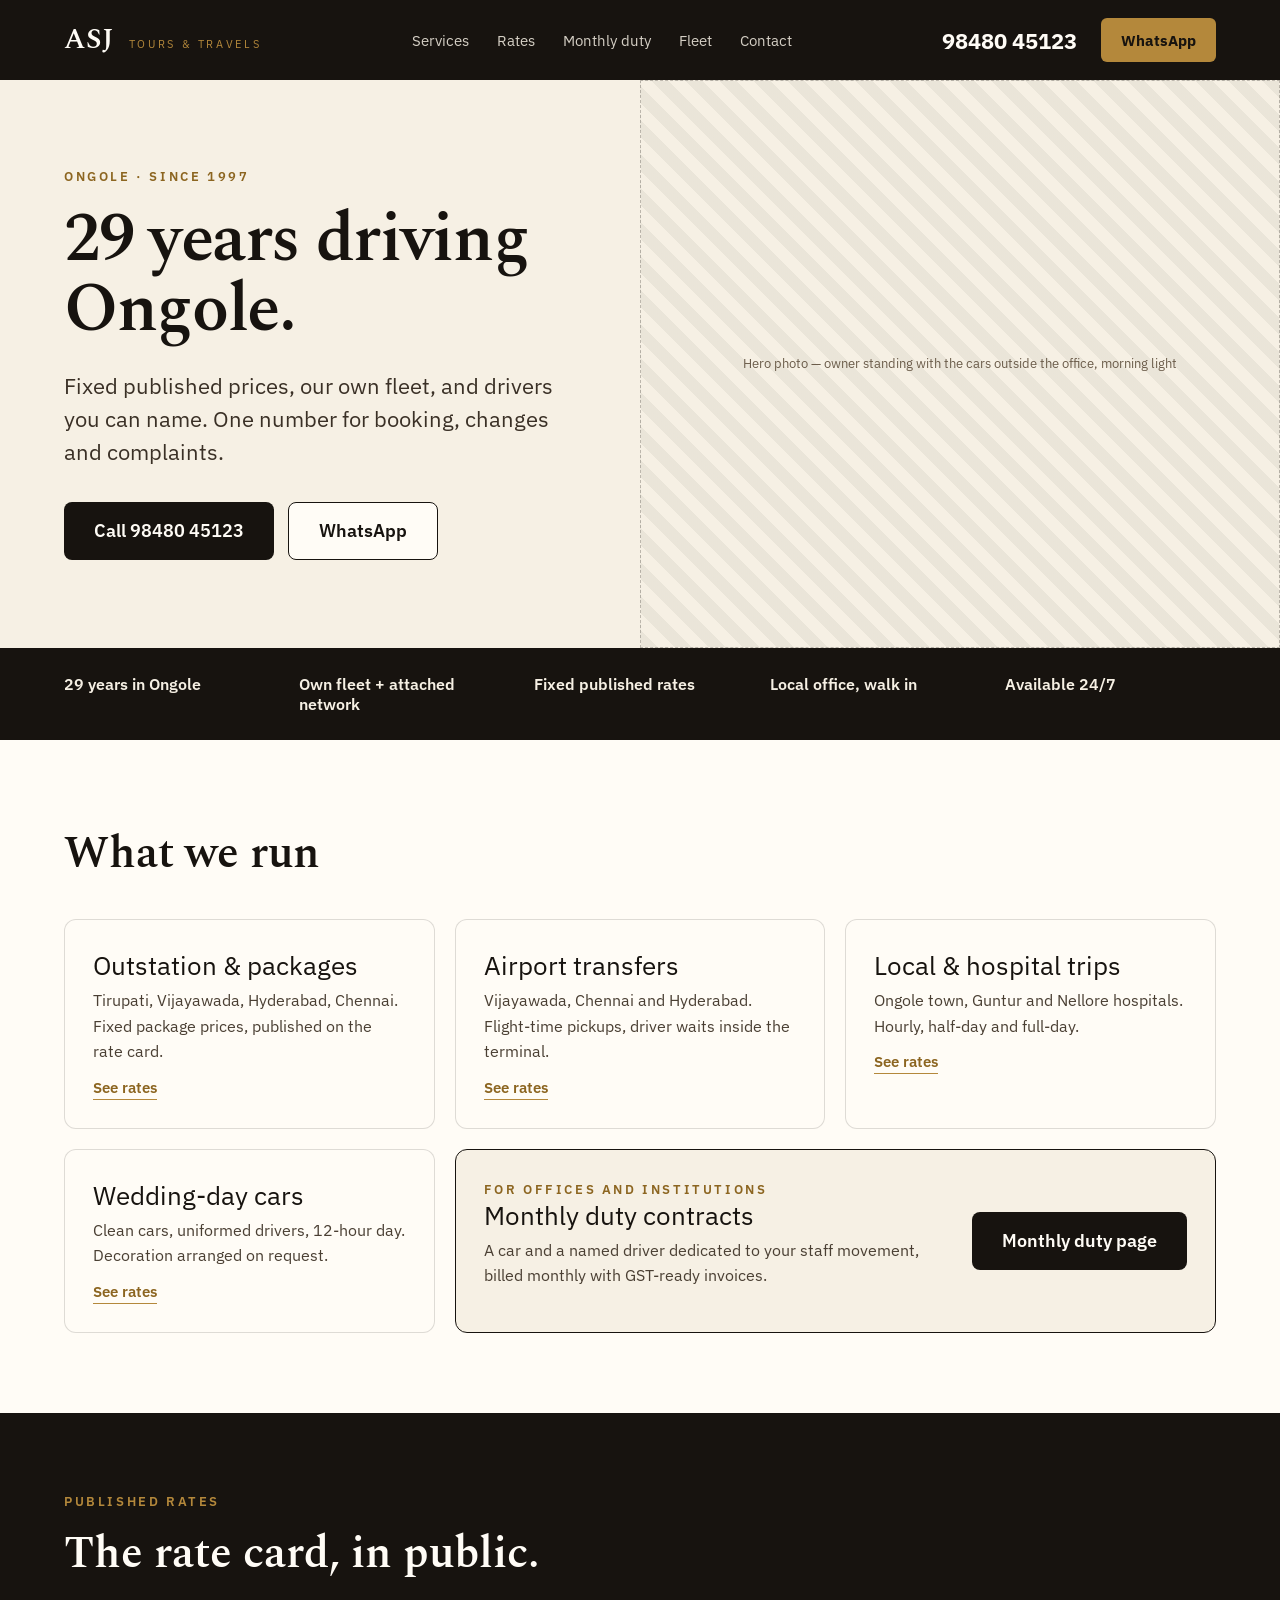
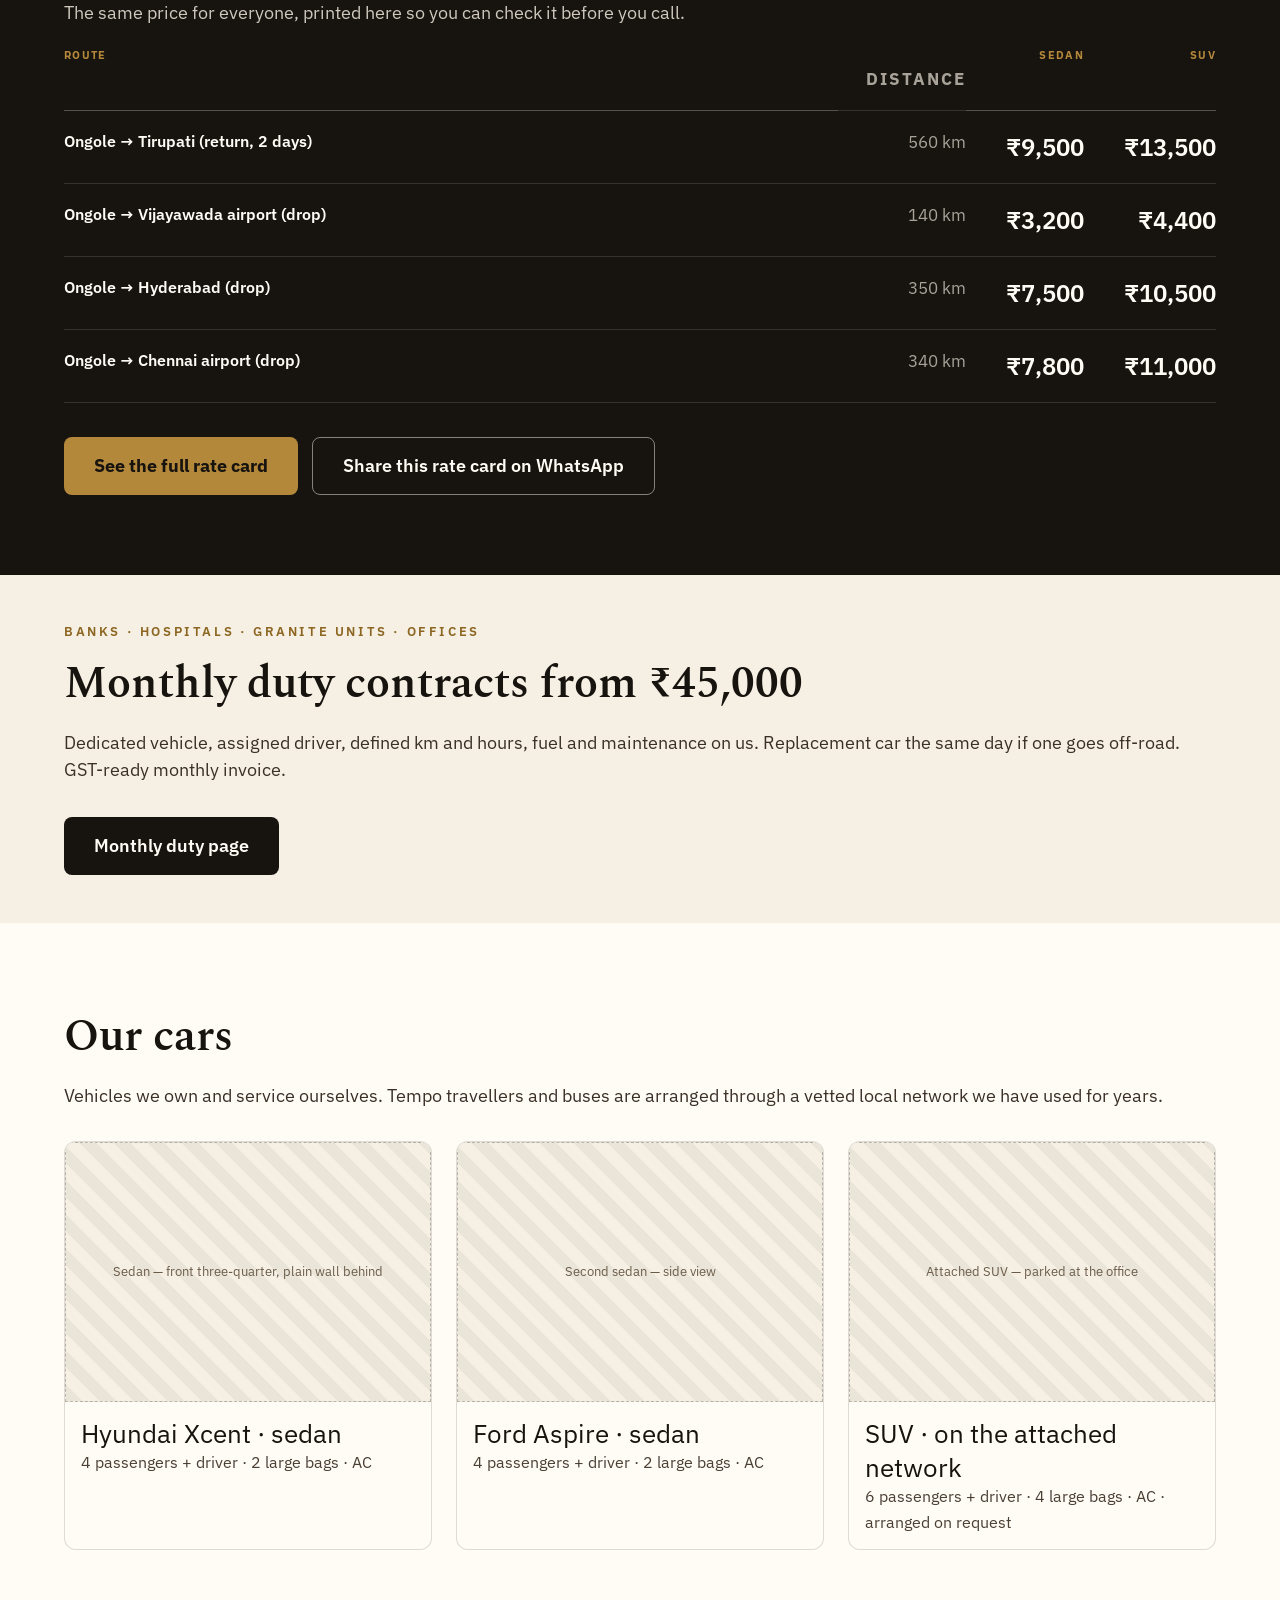
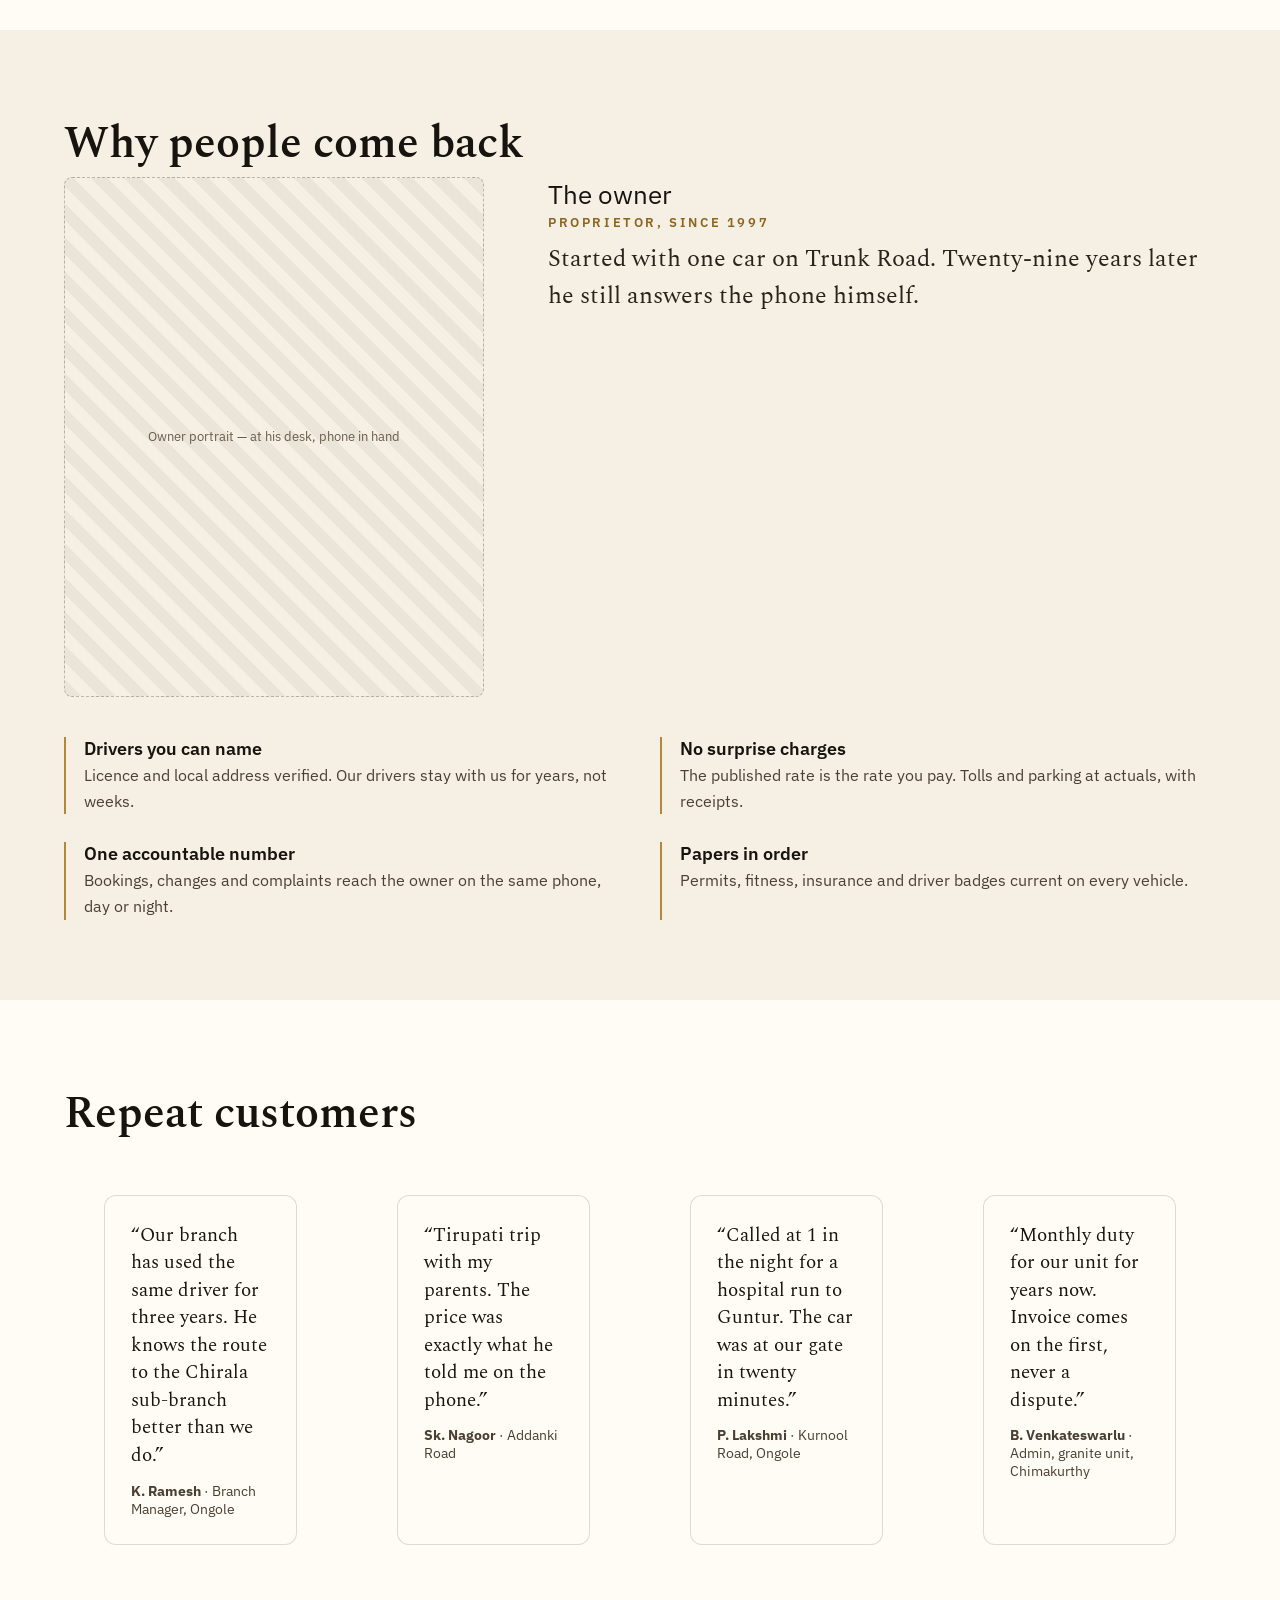
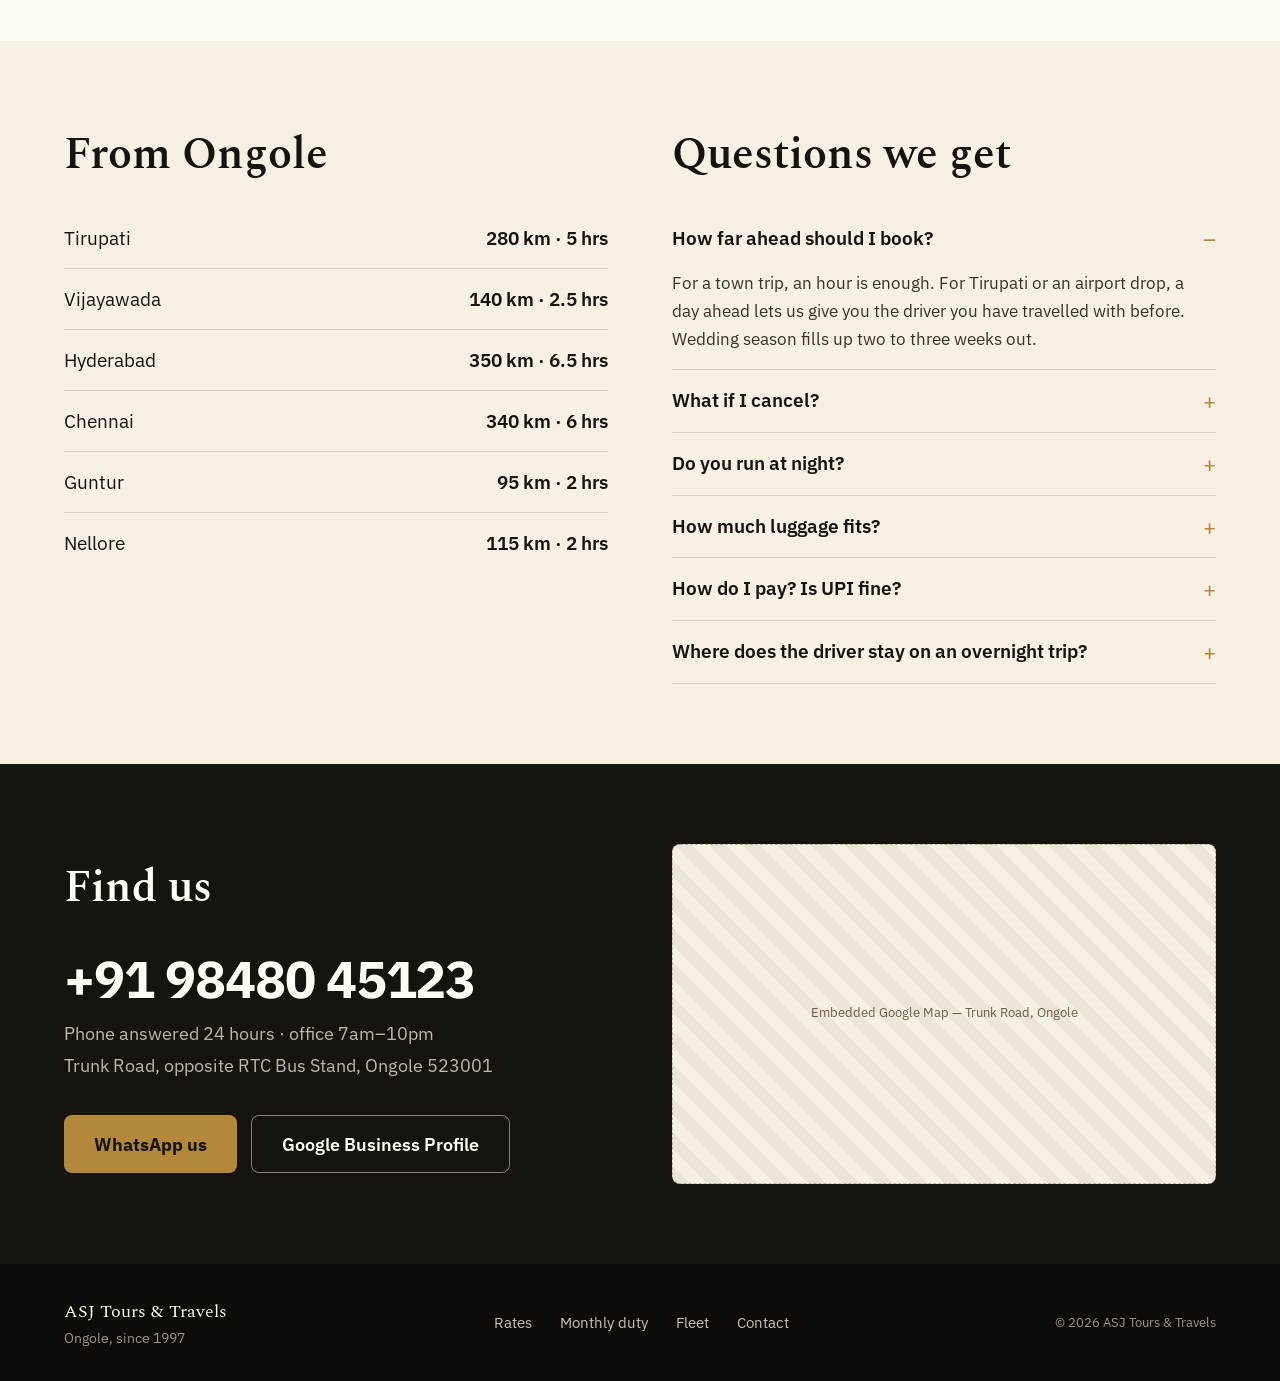
==== index.html @ 63612388 "feat: ASJ Tours & Travels static site Three-page static site: home, published rate card, monthly dut" ====
<!DOCTYPE html>
<html lang="en">
<head>
<meta charset="utf-8">
<meta name="viewport" content="width=device-width, initial-scale=1">
<title>ASJ Tours &amp; Travels — cars and drivers in Ongole since 1997</title>
<meta name="description" content="Ongole car travels: published rates, own fleet, monthly duty contracts for offices. Call +91 98480 45123.">
<meta name="color-scheme" content="light">
<!-- TODO(owner): add og:image once a real photo exists (1200x630, under 300 KB). -->
<meta property="og:type" content="website">
<meta property="og:title" content="ASJ Tours &amp; Travels — cars and drivers in Ongole since 1997">
<meta property="og:description" content="29 years in Ongole. Published rates, own fleet, drivers you can name. Monthly duty contracts for offices. Call 98480 45123.">
<link rel="preconnect" href="https://fonts.googleapis.com">
<link rel="preconnect" href="https://fonts.gstatic.com" crossorigin>
<!-- Telugu family dropped with the language toggle; add it back with the Telugu copy. -->
<link href="https://fonts.googleapis.com/css2?family=Spectral:wght@400;600;700&family=IBM+Plex+Sans:wght@400;600;700&display=swap" rel="stylesheet">
<link rel="stylesheet" href="assets/css/site.css">
<script src="assets/js/site.js" defer></script>
</head>
<body>

<header class="site-header">
  <a class="brand" href="index.html">
    <span class="brand-name">ASJ</span>
    <span class="brand-sub">Tours &amp; Travels</span>
  </a>
  <nav class="site-nav">
    <a href="#services">Services</a>
    <a href="rates.html">Rates</a>
    <a href="corporate.html">Monthly duty</a>
    <a href="#fleet">Fleet</a>
    <a href="#contact">Contact</a>
  </nav>
  <div class="header-right">
    <!-- TODO: Telugu toggle removed until real Telugu copy exists for every section
         and a native speaker has reviewed it (D6). Half-translated is worse than English. -->
    <a class="header-phone nums" href="tel:+919848045123">98480 45123</a>
    <a class="header-wa" href="https://wa.me/919848045123?text=Hello%20ASJ">WhatsApp</a>
  </div>
</header>

<main>

  <section class="hero">
    <div class="img-slot img-hero">Hero photo — owner standing with the cars outside the office, morning light</div>
    <div class="hero-copy">
      <div class="kicker">Ongole · since 1997</div>
      <h1 class="hero-head">29 years driving Ongole.</h1>
      <p class="lede">Fixed published prices, our own fleet, and drivers you can name. One number for booking, changes and complaints.</p>
      <div class="btn-row">
        <a class="btn btn-ink" href="tel:+919848045123">Call 98480 45123</a>
        <a class="btn btn-outline" href="https://wa.me/919848045123?text=Hello%20ASJ%20Tours%20%26%20Travels%2C%20I%20need%20a%20car">WhatsApp</a>
      </div>
    </div>
  </section>

  <section class="trust">
    <span>29 years in Ongole</span><span class="dot">·</span>
    <span>Own fleet + attached network</span><span class="dot">·</span>
    <span>Fixed published rates</span><span class="dot">·</span>
    <span>Local office, walk in</span><span class="dot">·</span>
    <span>Available 24/7</span>
  </section>

  <section class="wrap" id="services">
    <h2 class="h-section">What we run</h2>
    <div class="card-list">
      <div class="card">
        <div class="h-card">Outstation &amp; packages</div>
        <p class="body-text">Tirupati, Vijayawada, Hyderabad, Chennai. Fixed package prices, published on the rate card.</p>
        <a class="link-more" href="rates.html">See rates</a>
      </div>
      <div class="card">
        <div class="h-card">Airport transfers</div>
        <p class="body-text">Vijayawada, Chennai and Hyderabad. Flight-time pickups, driver waits inside the terminal.</p>
        <a class="link-more" href="rates.html">See rates</a>
      </div>
      <div class="card">
        <div class="h-card">Local &amp; hospital trips</div>
        <p class="body-text">Ongole town, Guntur and Nellore hospitals. Hourly, half-day and full-day.</p>
        <a class="link-more" href="rates.html">See rates</a>
      </div>
      <div class="card">
        <div class="h-card">Wedding-day cars</div>
        <p class="body-text">Clean cars, uniformed drivers, 12-hour day. Decoration arranged on request.</p>
        <a class="link-more" href="rates.html">See rates</a>
      </div>
      <div class="card card-emphasis">
        <div>
          <div class="kicker">For offices and institutions</div>
          <div class="h-card">Monthly duty contracts</div>
          <p class="body-text">A car and a named driver dedicated to your staff movement, billed monthly with GST-ready invoices.</p>
        </div>
        <a class="btn btn-ink" href="corporate.html">Monthly duty page</a>
      </div>
    </div>
  </section>

  <section class="wrap on-ink" id="rates">
    <div class="kicker">Published rates</div>
    <h2 class="h-section" style="margin-top:10px">The rate card, in public.</h2>
    <p class="lede" style="color:rgba(246,240,228,.82)">The same price for everyone, printed here so you can check it before you call.</p>
    <!-- First four routes only. The full card lives on rates.html — keep the two in step. -->
    <div class="rate-grid" style="margin-top:22px">
      <div class="rate-head">Route</div>
      <div class="rate-head num col-km">Distance</div>
      <div class="rate-head num">Sedan</div>
      <div class="rate-head num">SUV</div>

      <div class="rate-route"><div class="rate-route-name">Ongole → Tirupati (return, 2 days)</div><div class="rate-route-km">560 km</div></div>
      <div class="col-km">560 km</div>
      <div class="rate-price">₹9,500</div>
      <div class="rate-price">₹13,500</div>

      <div class="rate-route"><div class="rate-route-name">Ongole → Vijayawada airport (drop)</div><div class="rate-route-km">140 km</div></div>
      <div class="col-km">140 km</div>
      <div class="rate-price">₹3,200</div>
      <div class="rate-price">₹4,400</div>

      <div class="rate-route"><div class="rate-route-name">Ongole → Hyderabad (drop)</div><div class="rate-route-km">350 km</div></div>
      <div class="col-km">350 km</div>
      <div class="rate-price">₹7,500</div>
      <div class="rate-price">₹10,500</div>

      <div class="rate-route"><div class="rate-route-name">Ongole → Chennai airport (drop)</div><div class="rate-route-km">340 km</div></div>
      <div class="col-km">340 km</div>
      <div class="rate-price">₹7,800</div>
      <div class="rate-price">₹11,000</div>
    </div>
    <div class="btn-row">
      <a class="btn btn-brass" href="rates.html">See the full rate card</a>
      <a class="btn btn-outline" href="#" data-share>Share this rate card on WhatsApp</a>
    </div>
  </section>

  <section class="wrap-tight on-cream">
    <div class="kicker">Banks · hospitals · granite units · offices</div>
    <h2 class="h-section" style="margin-top:10px">Monthly duty contracts from ₹45,000</h2>
    <p class="lede">Dedicated vehicle, assigned driver, defined km and hours, fuel and maintenance on us. Replacement car the same day if one goes off-road. GST-ready monthly invoice.</p>
    <div class="btn-row"><a class="btn btn-ink" href="corporate.html">Monthly duty page</a></div>
  </section>

  <section class="wrap" id="fleet">
    <h2 class="h-section">Our cars</h2>
    <p class="lede">Vehicles we own and service ourselves. Tempo travellers and buses are arranged through a vetted local network we have used for years.</p>
    <div class="card-list fleet-list">
      <div class="card" style="padding:0; overflow:hidden">
        <div class="img-slot img-fleet">Sedan — front three-quarter, plain wall behind</div>
        <div style="padding:14px 16px">
          <div class="h-card">Hyundai Xcent · sedan</div>
          <div class="body-text">4 passengers + driver · 2 large bags · AC</div>
        </div>
      </div>
      <div class="card" style="padding:0; overflow:hidden">
        <div class="img-slot img-fleet">Second sedan — side view</div>
        <div style="padding:14px 16px">
          <div class="h-card">Ford Aspire · sedan</div>
          <div class="body-text">4 passengers + driver · 2 large bags · AC</div>
        </div>
      </div>
      <div class="card" style="padding:0; overflow:hidden">
        <div class="img-slot img-fleet">Attached SUV — parked at the office</div>
        <div style="padding:14px 16px">
          <div class="h-card">SUV · on the attached network</div>
          <div class="body-text">6 passengers + driver · 4 large bags · AC · arranged on request</div>
        </div>
      </div>
    </div>
  </section>

  <section class="wrap on-cream" id="why">
    <h2 class="h-section">Why people come back</h2>
    <div class="owner">
      <div class="img-slot rounded">Owner portrait — at his desk, phone in hand</div>
      <div>
        <div class="h-card">The owner</div>
        <div class="kicker" style="margin-top:3px">Proprietor, since 1997</div>
        <p class="owner-body body-text" style="margin-top:10px">Started with one car on Trunk Road. Twenty-nine years later he still answers the phone himself.</p>
      </div>
    </div>
    <div class="reasons">
      <div class="reason">
        <div class="reason-title">Drivers you can name</div>
        <div class="reason-text">Licence and local address verified. Our drivers stay with us for years, not weeks.</div>
      </div>
      <div class="reason">
        <div class="reason-title">No surprise charges</div>
        <div class="reason-text">The published rate is the rate you pay. Tolls and parking at actuals, with receipts.</div>
      </div>
      <div class="reason">
        <div class="reason-title">One accountable number</div>
        <div class="reason-text">Bookings, changes and complaints reach the owner on the same phone, day or night.</div>
      </div>
      <div class="reason">
        <div class="reason-title">Papers in order</div>
        <div class="reason-text">Permits, fitness, insurance and driver badges current on every vehicle.</div>
      </div>
    </div>
  </section>

  <!-- TODO(owner): replace with real, attributable customers before launch. See CONTENT.md. -->
  <section class="wrap" id="testimonials">
    <h2 class="h-section" style="margin-bottom:18px">Repeat customers</h2>
    <div class="card-list quote-list">
      <blockquote class="quote">
        <p>“Our branch has used the same driver for three years. He knows the route to the Chirala sub-branch better than we do.”</p>
        <cite><strong>K. Ramesh</strong> · Branch Manager, Ongole</cite>
      </blockquote>
      <blockquote class="quote">
        <p>“Tirupati trip with my parents. The price was exactly what he told me on the phone.”</p>
        <cite><strong>Sk. Nagoor</strong> · Addanki Road</cite>
      </blockquote>
      <blockquote class="quote">
        <p>“Called at 1 in the night for a hospital run to Guntur. The car was at our gate in twenty minutes.”</p>
        <cite><strong>P. Lakshmi</strong> · Kurnool Road, Ongole</cite>
      </blockquote>
      <blockquote class="quote">
        <p>“Monthly duty for our unit for years now. Invoice comes on the first, never a dispute.”</p>
        <cite><strong>B. Venkateswarlu</strong> · Admin, granite unit, Chimakurthy</cite>
      </blockquote>
    </div>
  </section>

  <section class="wrap on-cream two-col">
    <div>
      <h2 class="h-section">From Ongole</h2>
      <div class="nums" style="margin-top:20px">
        <div class="dist-row"><span>Tirupati</span><b>280 km · 5 hrs</b></div>
        <div class="dist-row"><span>Vijayawada</span><b>140 km · 2.5 hrs</b></div>
        <div class="dist-row"><span>Hyderabad</span><b>350 km · 6.5 hrs</b></div>
        <div class="dist-row"><span>Chennai</span><b>340 km · 6 hrs</b></div>
        <div class="dist-row"><span>Guntur</span><b>95 km · 2 hrs</b></div>
        <div class="dist-row"><span>Nellore</span><b>115 km · 2 hrs</b></div>
      </div>
    </div>
    <div>
      <h2 class="h-section">Questions we get</h2>
      <!-- TODO(owner): these are policies, not copy. Only keep what you will honour on the phone. See CONTENT.md C12. -->
      <div id="faqs" style="margin-top:20px">
        <div class="faq-item">
          <button class="faq-q" type="button" aria-expanded="true"><span>How far ahead should I book?</span><span class="faq-sign">–</span></button>
          <p class="faq-a">For a town trip, an hour is enough. For Tirupati or an airport drop, a day ahead lets us give you the driver you have travelled with before. Wedding season fills up two to three weeks out.</p>
        </div>
        <div class="faq-item">
          <button class="faq-q" type="button" aria-expanded="false"><span>What if I cancel?</span><span class="faq-sign">+</span></button>
          <p class="faq-a" hidden>Cancel more than six hours before pickup and there is no charge. Inside six hours we ask for ₹500 towards the driver's day. If the car has already started, the running km is charged.</p>
        </div>
        <div class="faq-item">
          <button class="faq-q" type="button" aria-expanded="false"><span>Do you run at night?</span><span class="faq-sign">+</span></button>
          <p class="faq-a" hidden>Yes, the phone is answered 24 hours. Night trips go with a second driver on request for anything beyond 300 km, and there is a ₹200 night-halt charge.</p>
        </div>
        <div class="faq-item">
          <button class="faq-q" type="button" aria-expanded="false"><span>How much luggage fits?</span><span class="faq-sign">+</span></button>
          <p class="faq-a" hidden>A sedan takes two large suitcases and two small bags. The attached SUV takes four large. Tell us the count when booking and we will send the right car instead of squeezing.</p>
        </div>
        <div class="faq-item">
          <button class="faq-q" type="button" aria-expanded="false"><span>How do I pay? Is UPI fine?</span><span class="faq-sign">+</span></button>
          <p class="faq-a" hidden>UPI, cash or bank transfer, on completion. Monthly duty clients are invoiced by the 3rd with duty slips attached, on 15 or 30 day credit.</p>
        </div>
        <div class="faq-item">
          <button class="faq-q" type="button" aria-expanded="false"><span>Where does the driver stay on an overnight trip?</span><span class="faq-sign">+</span></button>
          <p class="faq-a" hidden>We arrange his stay and food ourselves — it is inside the bata. You are never asked to book a room for the driver.</p>
        </div>
      </div>
    </div>
  </section>

  <section class="wrap on-ink contact" id="contact">
    <div>
      <h2 class="h-section">Find us</h2>
      <a class="big-phone" href="tel:+919848045123">+91 98480 45123</a>
      <div class="contact-lines">
        Phone answered 24 hours · office 7am–10pm<br>
        Trunk Road, opposite RTC Bus Stand, Ongole 523001
      </div>
      <div class="btn-row">
        <a class="btn btn-brass" href="https://wa.me/919848045123?text=Hello%20ASJ%20Tours%20%26%20Travels">WhatsApp us</a>
        <a class="btn btn-outline" href="https://maps.google.com">Google Business Profile</a>
      </div>
    </div>
    <div class="img-slot img-map rounded">Embedded Google Map — Trunk Road, Ongole</div>
  </section>

</main>

<footer class="site-footer">
  <div>
    <span class="footer-brand">ASJ Tours &amp; Travels</span>
    <div style="font-size:14px; margin-top:4px">Ongole, since 1997</div>
  </div>
  <nav class="footer-links">
    <a href="rates.html">Rates</a>
    <a href="corporate.html">Monthly duty</a>
    <a href="#fleet">Fleet</a>
    <a href="#contact">Contact</a>
  </nav>
  <div style="font-size:13px">© 2026 ASJ Tours &amp; Travels</div>
</footer>

<div class="sticky-bar">
  <a class="sticky-call" href="tel:+919848045123">Call</a>
  <a class="sticky-wa" href="https://wa.me/919848045123?text=Hello%20ASJ">WhatsApp</a>
</div>

</body>
</html>
---- assets/css/site.css ----
/* ASJ Tours & Travels — implements the Claude Design artboards 1a–1e.
   Mobile-first. Desktop layout kicks in at 1000px. */

:root {
  color-scheme: light;
  --ink: #17130F;
  --ink-2: #2A231C;
  --ink-deep: #0E0B09;
  --brass: #B4883B;
  --brass-ink: #8C6520;
  --cream: #E4DED1;
  --cream-2: #F6F0E4;
  --paper: #FFFCF6;
  --body: #3A3026;
  --muted: #4A3F33;
  --faint: #6B5C4A;
  --line: rgba(23, 19, 15, .14);
  --line-light: rgba(246, 240, 228, .28);
  --serif: 'Spectral', Georgia, serif;
  --sans: 'IBM Plex Sans', system-ui, sans-serif;
  --telugu: 'Noto Sans Telugu', 'IBM Plex Sans', sans-serif;
  --pad: 20px;
}

* { box-sizing: border-box; }

html { scroll-behavior: smooth; }

body {
  margin: 0;
  background: var(--paper);
  font-family: var(--sans);
  color: var(--ink);
  font-size: 16px;
  -webkit-font-smoothing: antialiased;
}

/* Telugu strings run ~1.3x longer — swap the face, never fix a height. */
/* Dormant: the Telugu toggle was removed (D11) and the Telugu font is no longer loaded.
   These rules stay so the toggle can come back with the copy. */
html[lang="te"] body { font-family: var(--telugu); }
html[lang="te"] h1, html[lang="te"] h2, html[lang="te"] h3 { font-family: var(--telugu); }

a { color: var(--brass-ink); text-decoration: none; }
a:hover { color: var(--brass); }
a:focus-visible, button:focus-visible, input:focus-visible, textarea:focus-visible {
  outline: 3px solid var(--brass);
  outline-offset: 2px;
}

h1, h2, h3 { font-family: var(--serif); font-weight: 600; margin: 0; text-wrap: pretty; }
p { margin: 0; }
img { max-width: 100%; display: block; }

.wrap { padding: 32px var(--pad); }
.wrap-tight { padding: 26px var(--pad); }
.on-cream { background: var(--cream-2); }
.on-ink { background: var(--ink); color: var(--paper); }
.on-ink h2, .on-ink h3 { color: var(--paper); }
.nums { font-variant-numeric: tabular-nums; }

.kicker {
  font-size: 12px;
  letter-spacing: .16em;
  text-transform: uppercase;
  color: var(--brass-ink);
  font-weight: 600;
}
.on-ink .kicker { color: var(--brass); }

.h-section { font-size: 26px; }
.h-card { font-size: 20px; }
.lede { font-size: 17px; line-height: 1.5; color: var(--body); margin-top: 12px; }
.body-text { font-size: 15px; line-height: 1.55; color: var(--muted); }

/* ---------- buttons ---------- */
.btn {
  display: flex;
  align-items: center;
  justify-content: center;
  min-height: 54px;
  padding: 0 24px;
  border-radius: 8px;
  font-size: 17px;
  font-weight: 600;
  border: 0;
  cursor: pointer;
  text-align: center;
  line-height: 1.3;
}
.btn-ink { background: var(--ink); color: var(--paper); }
.btn-ink:hover { background: var(--ink-2); color: var(--paper); }
.btn-brass { background: var(--brass); color: var(--ink); font-weight: 700; }
.btn-brass:hover { color: var(--ink); filter: brightness(1.06); }
.btn-outline { background: var(--paper); color: var(--ink); border: 1.5px solid var(--ink); }
.btn-outline:hover { color: var(--ink); }
.on-ink .btn-outline { background: transparent; color: var(--paper); border-color: rgba(246, 240, 228, .5); }
.btn-row { display: flex; flex-direction: column; gap: 10px; margin-top: 20px; }
.link-more {
  display: inline-block;
  font-size: 15px;
  font-weight: 600;
  border-bottom: 1px solid var(--brass);
  padding-bottom: 2px;
}

/* ---------- header ---------- */
.site-header {
  display: flex;
  align-items: center;
  justify-content: space-between;
  gap: 8px;
  padding: 12px 16px;
  background: var(--ink);
}
.brand { display: flex; flex-direction: column; }
.brand-name {
  font-family: var(--serif);
  font-size: 21px;
  font-weight: 600;
  color: var(--paper);
  letter-spacing: .02em;
  line-height: 1;
}
.brand-sub {
  font-size: 9px;
  letter-spacing: .22em;
  color: var(--brass);
  text-transform: uppercase;
}
.header-right { display: flex; align-items: center; gap: 8px; }
.site-nav { display: none; }
.header-phone {
  display: flex;
  align-items: center;
  min-height: 44px;
  padding: 0 12px;
  background: var(--brass);
  color: var(--ink);
  font-weight: 700;
  font-size: 14px;
  border-radius: 6px;
}
.header-phone:hover { color: var(--ink); }

.lang {
  display: flex;
  border: 1px solid var(--line-light);
  border-radius: 6px;
  overflow: hidden;
}
.lang button {
  min-height: 40px;
  padding: 0 10px;
  border: 0;
  cursor: pointer;
  font-size: 12px;
  font-weight: 600;
  background: transparent;
  color: var(--cream-2);
}
.lang button[data-lang="te"] { font-family: var(--telugu); }
.lang button[aria-pressed="true"] { background: var(--brass); color: var(--ink); }

/* ---------- image slots (replace with real photos, see CONTENT.md) ---------- */
.img-slot {
  display: flex;
  align-items: center;
  justify-content: center;
  padding: 16px;
  text-align: center;
  font-size: 13px;
  line-height: 1.45;
  color: var(--faint);
  background:
    repeating-linear-gradient(45deg, rgba(23, 19, 15, .05) 0 12px, transparent 12px 24px),
    var(--cream-2);
  border: 1px dashed rgba(23, 19, 15, .25);
}
.img-slot.rounded { border-radius: 8px; }
.img-hero { height: 300px; }
.img-fleet { height: 190px; }
.img-map { height: 180px; }

/* ---------- hero ---------- */
.hero-copy { padding: 22px var(--pad) 24px; background: var(--cream-2); }
.hero-head { font-size: 36px; line-height: 1.1; margin-top: 10px; letter-spacing: -.015em; }

/* ---------- trust strip ---------- */
.trust {
  background: var(--ink);
  color: var(--cream-2);
  padding: 16px var(--pad);
  display: flex;
  flex-wrap: wrap;
  gap: 8px 16px;
  font-size: 13px;
  font-weight: 600;
}
.trust .dot { color: var(--brass); }

/* ---------- cards ---------- */
.card-list { display: flex; flex-direction: column; gap: 12px; margin-top: 18px; }
.card {
  border: 1px solid var(--line);
  border-radius: 10px;
  padding: 18px;
  background: var(--paper);
}
.card-emphasis { border: 1.5px solid var(--ink); background: var(--cream-2); }
.card p { margin: 6px 0 12px; }

/* ---------- rate table ---------- */
.rate-grid {
  display: grid;
  grid-template-columns: 1fr auto auto;
  font-variant-numeric: tabular-nums;
}
.rate-grid .col-km { display: none; }
.rate-head {
  font-size: 11px;
  letter-spacing: .12em;
  text-transform: uppercase;
  color: var(--brass);
  font-weight: 700;
  padding-bottom: 8px;
  border-bottom: 1px solid rgba(246, 240, 228, .28);
}
.rate-head.num { text-align: right; padding-left: 14px; }
.rate-route { padding: 14px 0; border-bottom: 1px solid rgba(246, 240, 228, .14); }
.rate-route-name { font-size: 16px; font-weight: 600; line-height: 1.3; }
.rate-route-km { font-size: 13px; color: rgba(246, 240, 228, .6); margin-top: 3px; }
.rate-price {
  padding: 14px 0 14px 14px;
  text-align: right;
  font-size: 19px;
  font-weight: 600;
  border-bottom: 1px solid rgba(246, 240, 228, .14);
  white-space: nowrap;
}
/* light variant, used on rates.html */
.rate-light .rate-head { color: var(--brass-ink); border-bottom: 1.5px solid var(--ink); }
.rate-light .rate-route,
.rate-light .rate-price { border-bottom: 1px solid rgba(23, 19, 15, .12); }
.rate-light .rate-route-km { color: var(--faint); }

.charges {
  margin-top: 12px;
  border: 1px solid var(--line);
  border-radius: 10px;
  overflow: hidden;
}
.charge-row {
  display: flex;
  justify-content: space-between;
  gap: 14px;
  padding: 14px 16px;
  border-bottom: 1px solid rgba(23, 19, 15, .1);
  background: var(--paper);
}
.charge-row:last-child { border-bottom: 0; }
.charge-row .label { font-size: 15px; color: var(--body); line-height: 1.4; }
.charge-row .value { font-size: 16px; font-weight: 600; white-space: nowrap; font-variant-numeric: tabular-nums; }

.note {
  margin-top: 16px;
  padding: 16px;
  background: var(--cream-2);
  border-left: 3px solid var(--brass);
}
.note div { font-size: 15px; line-height: 1.6; color: var(--body); }
.note div + div { margin-top: 8px; }
.on-ink .note { background: rgba(246, 240, 228, .06); }
.on-ink .note div { color: rgba(246, 240, 228, .9); }

/* ---------- why / reliability ---------- */
.owner { display: flex; gap: 14px; align-items: flex-start; margin-top: 18px; }
.owner .img-slot { width: 104px; height: 128px; flex: none; }
.reasons { display: flex; flex-direction: column; gap: 14px; margin-top: 22px; }
.reason { padding-left: 14px; border-left: 2px solid var(--brass); }
.reason-title { font-size: 16px; font-weight: 600; }
.reason-text { font-size: 15px; color: var(--muted); line-height: 1.5; margin-top: 3px; }

/* ---------- testimonials ---------- */
.quote {
  background: var(--paper);
  border: 1px solid var(--line);
  border-radius: 10px;
  padding: 18px;
}
.quote p { font-family: var(--serif); font-size: 18px; line-height: 1.45; color: var(--ink); }
html[lang="te"] .quote p { font-family: var(--telugu); }
.quote cite { display: block; font-size: 14px; color: var(--muted); margin-top: 12px; font-style: normal; }

/* ---------- coverage ---------- */
.dist-row {
  display: flex;
  justify-content: space-between;
  gap: 16px;
  padding: 13px 0;
  border-bottom: 1px solid var(--line);
  font-size: 16px;
}
.dist-row:last-child { border-bottom: 0; }
.dist-row b { font-weight: 600; }

/* ---------- FAQ ---------- */
.faq-item { border-bottom: 1px solid var(--line); }
.faq-q {
  width: 100%;
  min-height: 56px;
  display: flex;
  align-items: center;
  justify-content: space-between;
  gap: 14px;
  background: none;
  border: 0;
  padding: 14px 0;
  text-align: left;
  cursor: pointer;
  color: var(--ink);
  font-size: 16px;
  font-weight: 600;
  line-height: 1.35;
  font-family: inherit;
}
.faq-sign { font-size: 22px; color: var(--brass); font-weight: 400; flex: none; }
.faq-a {
  font-size: 15px;
  line-height: 1.6;
  color: var(--body);
  margin: 0 0 16px;
  padding-right: 20px;
}
.faq-a[hidden] { display: none; }

/* ---------- contact + footer ---------- */
.big-phone {
  display: block;
  font-size: 30px;
  font-weight: 700;
  color: var(--paper);
  font-variant-numeric: tabular-nums;
  letter-spacing: -.01em;
}
.big-phone:hover { color: var(--brass); }
.contact-lines { font-size: 15px; color: rgba(246, 240, 228, .75); margin-top: 6px; line-height: 1.6; }

.site-footer {
  padding: 24px var(--pad) 22px;
  background: var(--ink-deep);
  color: rgba(246, 240, 228, .6);
}
.site-footer a { color: rgba(246, 240, 228, .8); }
.footer-brand { font-family: var(--serif); font-size: 18px; color: var(--paper); }
.footer-links { display: flex; flex-wrap: wrap; gap: 6px 16px; margin-top: 14px; font-size: 14px; }

/* ---------- sticky bar ---------- */
.sticky-bar {
  position: sticky;
  bottom: 0;
  z-index: 20;
  display: grid;
  grid-template-columns: 1fr 1fr;
  gap: 1px;
  background: rgba(23, 19, 15, .2);
  border-top: 1px solid rgba(23, 19, 15, .2);
}
.sticky-bar a {
  display: flex;
  align-items: center;
  justify-content: center;
  min-height: 58px;
  font-size: 17px;
  font-weight: 600;
}
.sticky-call { background: var(--ink); color: var(--paper); }
.sticky-call:hover { color: var(--paper); }
.sticky-wa { background: var(--brass); color: var(--ink); font-weight: 700; }
.sticky-wa:hover { color: var(--ink); }

/* ---------- forms (corporate) ---------- */
.form-box {
  background: var(--cream-2);
  border: 1px solid rgba(23, 19, 15, .16);
  border-radius: 12px;
  padding: 24px;
}
.field { display: flex; flex-direction: column; gap: 7px; margin-bottom: 18px; }
.field span { font-size: 15px; font-weight: 600; }
.field input, .field textarea {
  min-height: 52px;
  padding: 14px 16px;
  font-size: 17px;
  font-family: inherit;
  line-height: 1.5;
  border: 1.5px solid rgba(23, 19, 15, .3);
  border-radius: 8px;
  background: var(--paper);
  color: var(--ink);
}
.field textarea { resize: vertical; }
.field input:focus, .field textarea:focus { border-color: var(--ink); }
.form-error { font-size: 15px; color: #8A2B14; font-weight: 600; margin-bottom: 14px; }
.form-error[hidden] { display: none; }
.form-note { font-size: 14px; color: var(--faint); line-height: 1.5; margin-top: 14px; }

/* ---------- corporate bands ---------- */
.band {
  border: 1px solid rgba(246, 240, 228, .25);
  border-radius: 12px;
  padding: 26px;
}
.band-featured { border: 1.5px solid var(--brass); background: rgba(180, 136, 59, .1); }
.band-hours { font-size: 18px; color: rgba(246, 240, 228, .8); margin-top: 14px; }
.band-price {
  font-size: 40px;
  font-weight: 700;
  margin-top: 16px;
  font-variant-numeric: tabular-nums;
  letter-spacing: -.02em;
}
.band-price span { font-size: 19px; font-weight: 600; color: rgba(246, 240, 228, .65); }
.band-note { font-size: 15px; color: rgba(246, 240, 228, .7); margin-top: 12px; line-height: 1.6; }
.extras {
  display: flex;
  flex-wrap: wrap;
  gap: 14px 40px;
  margin-top: 28px;
  padding-top: 24px;
  border-top: 1px solid rgba(246, 240, 228, .2);
  font-size: 16px;
  color: rgba(246, 240, 228, .85);
}

.tile-grid { display: grid; grid-template-columns: 1fr 1fr; gap: 12px; margin-top: 20px; }
.tile {
  border: 1px solid var(--line);
  border-radius: 10px;
  padding: 16px;
  font-size: 15px;
  font-weight: 600;
  line-height: 1.4;
}

.spec-row { padding: 18px 0; border-bottom: 1px solid var(--line); }
.spec-row:last-child { border-bottom: 0; }
.spec-row b { font-size: 17px; font-weight: 600; display: block; }
.spec-row span { font-size: 16px; line-height: 1.6; color: var(--muted); margin-top: 5px; display: block; }

/* ---------- capability summary (printable) ---------- */
.summary-sheet {
  margin-top: 24px;
  background: #fff;
  border: 1px solid rgba(23, 19, 15, .18);
  padding: 28px 24px;
  max-width: 1000px;
}
.summary-head {
  display: flex;
  flex-direction: column;
  gap: 12px;
  padding-bottom: 20px;
  border-bottom: 1.5px solid var(--ink);
}
.summary-grid { display: grid; gap: 24px; margin-top: 24px; }
.summary-grid p { font-size: 16px; line-height: 1.75; color: var(--ink-2); margin-top: 10px; }
.summary-foot {
  margin-top: 24px;
  padding-top: 20px;
  border-top: 1px solid rgba(23, 19, 15, .16);
  display: flex;
  flex-wrap: wrap;
  justify-content: space-between;
  gap: 16px;
  font-size: 15px;
}

/* ---------- desktop: artboard 1b / 1c ---------- */
@media (min-width: 1000px) {
  :root { --pad: 64px; }

  .wrap { padding: 80px var(--pad); }
  .wrap-tight { padding: 48px var(--pad); }
  .h-section { font-size: 44px; }
  .h-card { font-size: 26px; }
  .lede { font-size: 18px; }
  .body-text { font-size: 16px; line-height: 1.6; }
  .kicker { font-size: 13px; letter-spacing: .2em; }

  .site-header { padding: 18px var(--pad); }
  .brand { flex-direction: row; align-items: baseline; gap: 14px; }
  .brand-name { font-size: 28px; }
  .brand-sub { font-size: 11px; letter-spacing: .24em; }
  .site-nav { display: flex; align-items: center; gap: 28px; }
  .site-nav a { font-size: 15px; color: rgba(246, 240, 228, .85); }
  .site-nav a:hover { color: var(--brass); }
  .header-right { gap: 24px; }
  .header-phone {
    background: none;
    color: var(--paper);
    font-size: 22px;
    padding: 0;
    font-variant-numeric: tabular-nums;
  }
  .header-wa {
    display: flex;
    align-items: center;
    min-height: 44px;
    padding: 0 20px;
    background: var(--brass);
    color: var(--ink);
    font-weight: 700;
    font-size: 15px;
    border-radius: 6px;
  }
  .header-wa:hover { color: var(--ink); }

  .hero { display: grid; grid-template-columns: 1fr 1fr; background: var(--cream-2); }
  .hero-copy {
    padding: 88px var(--pad);
    display: flex;
    flex-direction: column;
    justify-content: center;
    order: -1;
  }
  .hero-head { font-size: 68px; line-height: 1.03; letter-spacing: -.02em; max-width: 15ch; margin-top: 20px; }
  .hero-copy .lede { font-size: 22px; max-width: 42ch; margin-top: 24px; }
  .hero .img-slot, .hero .img-hero { height: 100%; min-height: 520px; }
  .btn-row { flex-direction: row; flex-wrap: wrap; gap: 14px; margin-top: 34px; }
  .btn { min-height: 58px; padding: 0 30px; font-size: 18px; }

  .trust {
    padding: 26px var(--pad);
    display: grid;
    grid-template-columns: repeat(5, 1fr);
    gap: 24px;
    font-size: 16px;
  }
  .trust .dot { display: none; }

  .card-list { display: grid; grid-template-columns: repeat(3, 1fr); gap: 20px; margin-top: 32px; }
  .card { padding: 28px; border-radius: 12px; }
  .card-emphasis {
    grid-column: span 2;
    display: flex;
    align-items: center;
    justify-content: space-between;
    gap: 32px;
  }
  .card-emphasis .btn { white-space: nowrap; }
  .fleet-list { display: grid; grid-template-columns: repeat(3, 1fr); gap: 24px; }
  .img-fleet { height: 260px; }
  .img-map { height: 340px; }

  .two-col { display: grid; grid-template-columns: 1fr 1fr; gap: 64px; align-items: start; }
  .rate-layout { display: grid; grid-template-columns: 1fr 400px; gap: 56px; margin-top: 44px; align-items: start; }
  .rate-grid { grid-template-columns: 1fr auto auto auto; }
  .rate-grid .col-km {
    display: block;
    padding: 20px 0 20px 28px;
    text-align: right;
    font-size: 17px;
    color: rgba(246, 240, 228, .65);
    border-bottom: 1px solid rgba(246, 240, 228, .14);
    white-space: nowrap;
  }
  .rate-light .rate-grid .col-km { color: var(--faint); border-bottom: 1px solid rgba(23, 19, 15, .12); }
  .rate-route { padding: 20px 0; font-size: 19px; }
  .rate-route .rate-route-km { display: none; }
  .rate-price { padding: 20px 0 20px 40px; font-size: 24px; }

  .owner { gap: 64px; margin-top: 0; }
  .owner .img-slot { width: 420px; height: 520px; }
  .owner-body { font-family: var(--serif); font-size: 24px; line-height: 1.55; color: var(--ink-2); max-width: 58ch; }
  html[lang="te"] .owner-body { font-family: var(--telugu); }
  .reasons { display: grid; grid-template-columns: 1fr 1fr; gap: 28px 40px; margin-top: 40px; }
  .reason { padding-left: 18px; }
  .reason-title { font-size: 18px; }
  .reason-text { font-size: 16px; line-height: 1.6; }

  .quote-list { display: grid; grid-template-columns: repeat(4, 1fr); gap: 20px; }
  .quote { padding: 26px; border-radius: 12px; }
  .quote p { font-size: 19px; }

  .dist-row { padding: 18px 0; font-size: 19px; }

  .faq-q { min-height: 60px; font-size: 19px; padding: 16px 0; }
  .faq-a { font-size: 17px; line-height: 1.65; max-width: 62ch; }

  .contact { display: grid; grid-template-columns: 1fr 1fr; gap: 64px; align-items: center; }
  .big-phone { font-size: 52px; letter-spacing: -.02em; margin-top: 24px; }
  .contact-lines { font-size: 18px; line-height: 1.75; }

  .site-footer {
    padding: 34px var(--pad);
    display: flex;
    align-items: center;
    justify-content: space-between;
    gap: 32px;
    flex-wrap: wrap;
  }
  .footer-links { margin-top: 0; gap: 28px; font-size: 15px; }

  .sticky-bar { display: none; }

  .band-grid { display: grid; grid-template-columns: repeat(3, 1fr); gap: 24px; margin-top: 44px; }
  .band { padding: 32px; }
  .band-price { font-size: 44px; }
  .tile-grid { gap: 16px; }
  .tile { padding: 20px; font-size: 17px; }
  .form-box { padding: 40px; }
  .summary-sheet { padding: 56px 64px; box-shadow: 0 12px 30px rgba(23, 19, 15, .08); }
  .summary-head { flex-direction: row; align-items: flex-start; justify-content: space-between; gap: 40px; }
  .summary-head .right { text-align: right; }
  .summary-grid { grid-template-columns: 1fr 1fr; gap: 40px; }
}

/* ---------- print: the capability summary must survive a printer ---------- */
@media print {
  .site-header, .sticky-bar, .site-footer, .no-print { display: none !important; }
  body { background: #fff; }
  .summary-sheet { border: 0; box-shadow: none; padding: 0; max-width: none; }
  a { color: #000; }
}
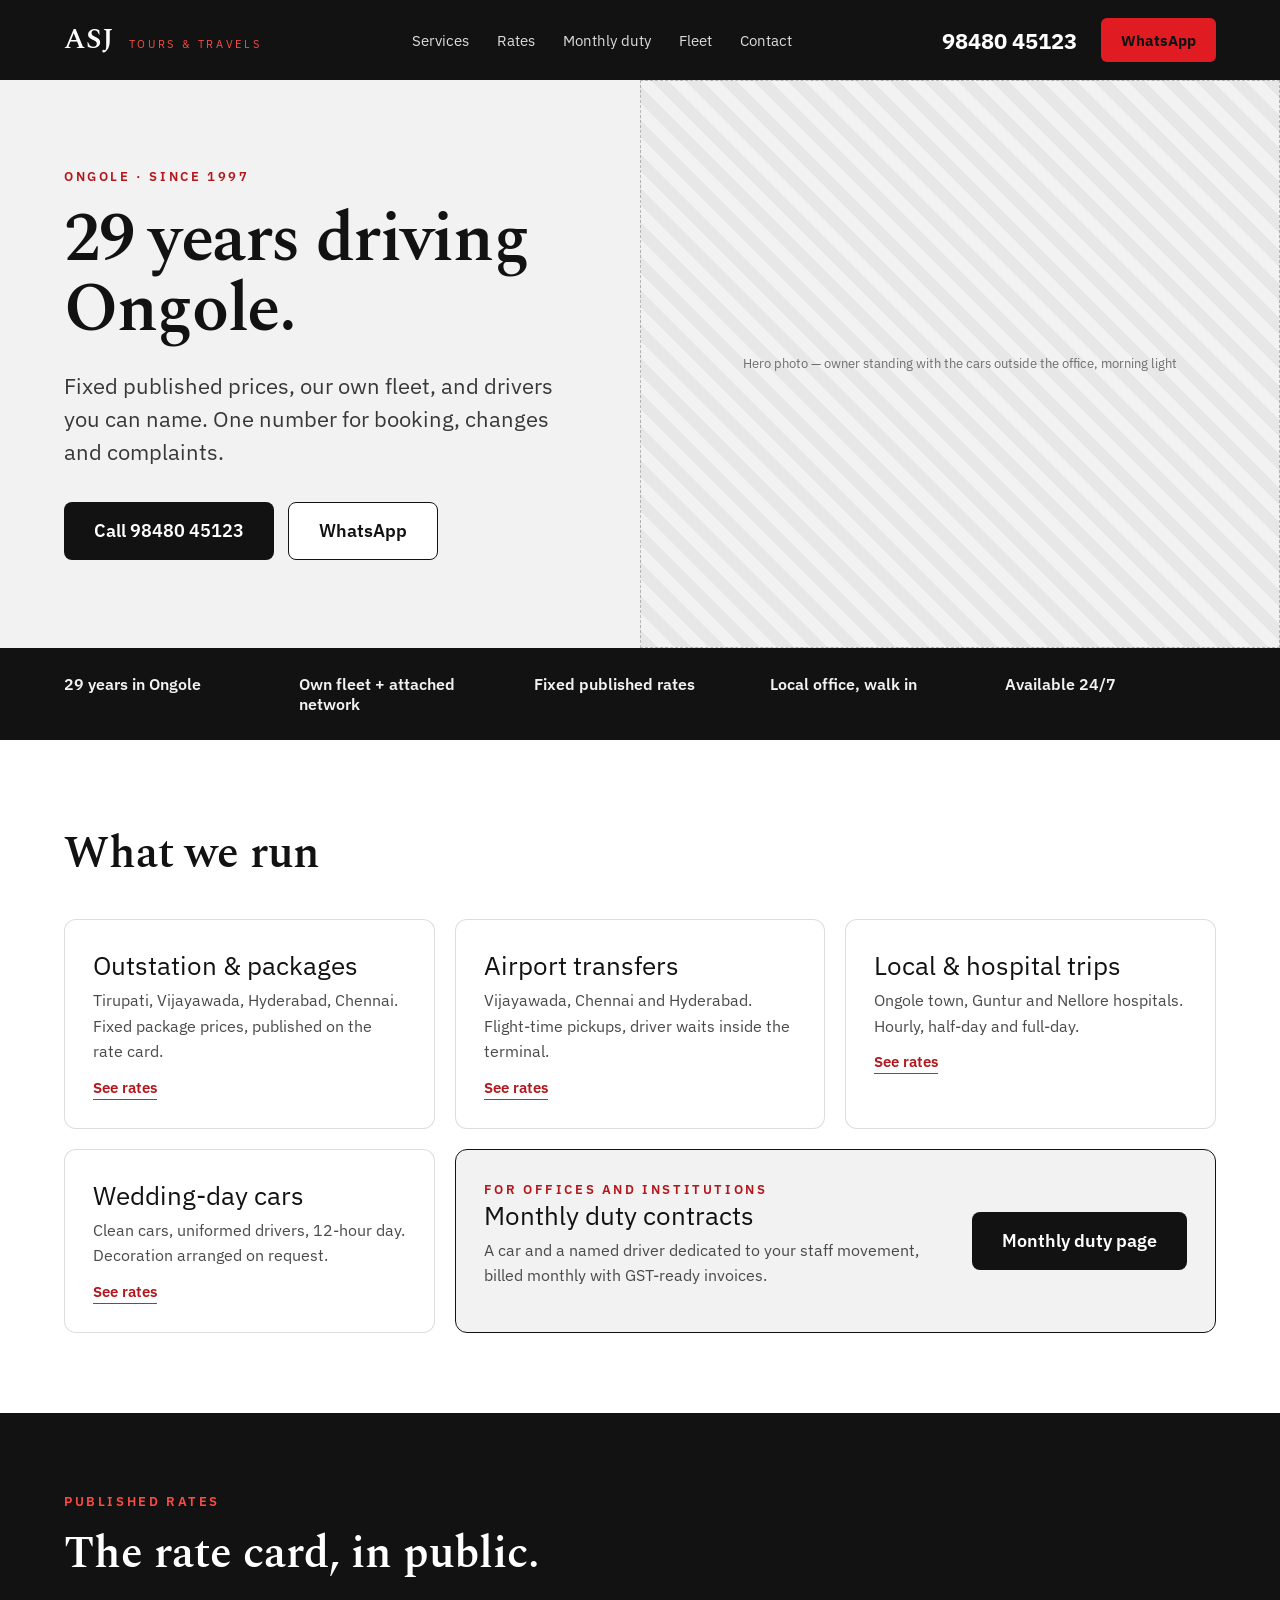
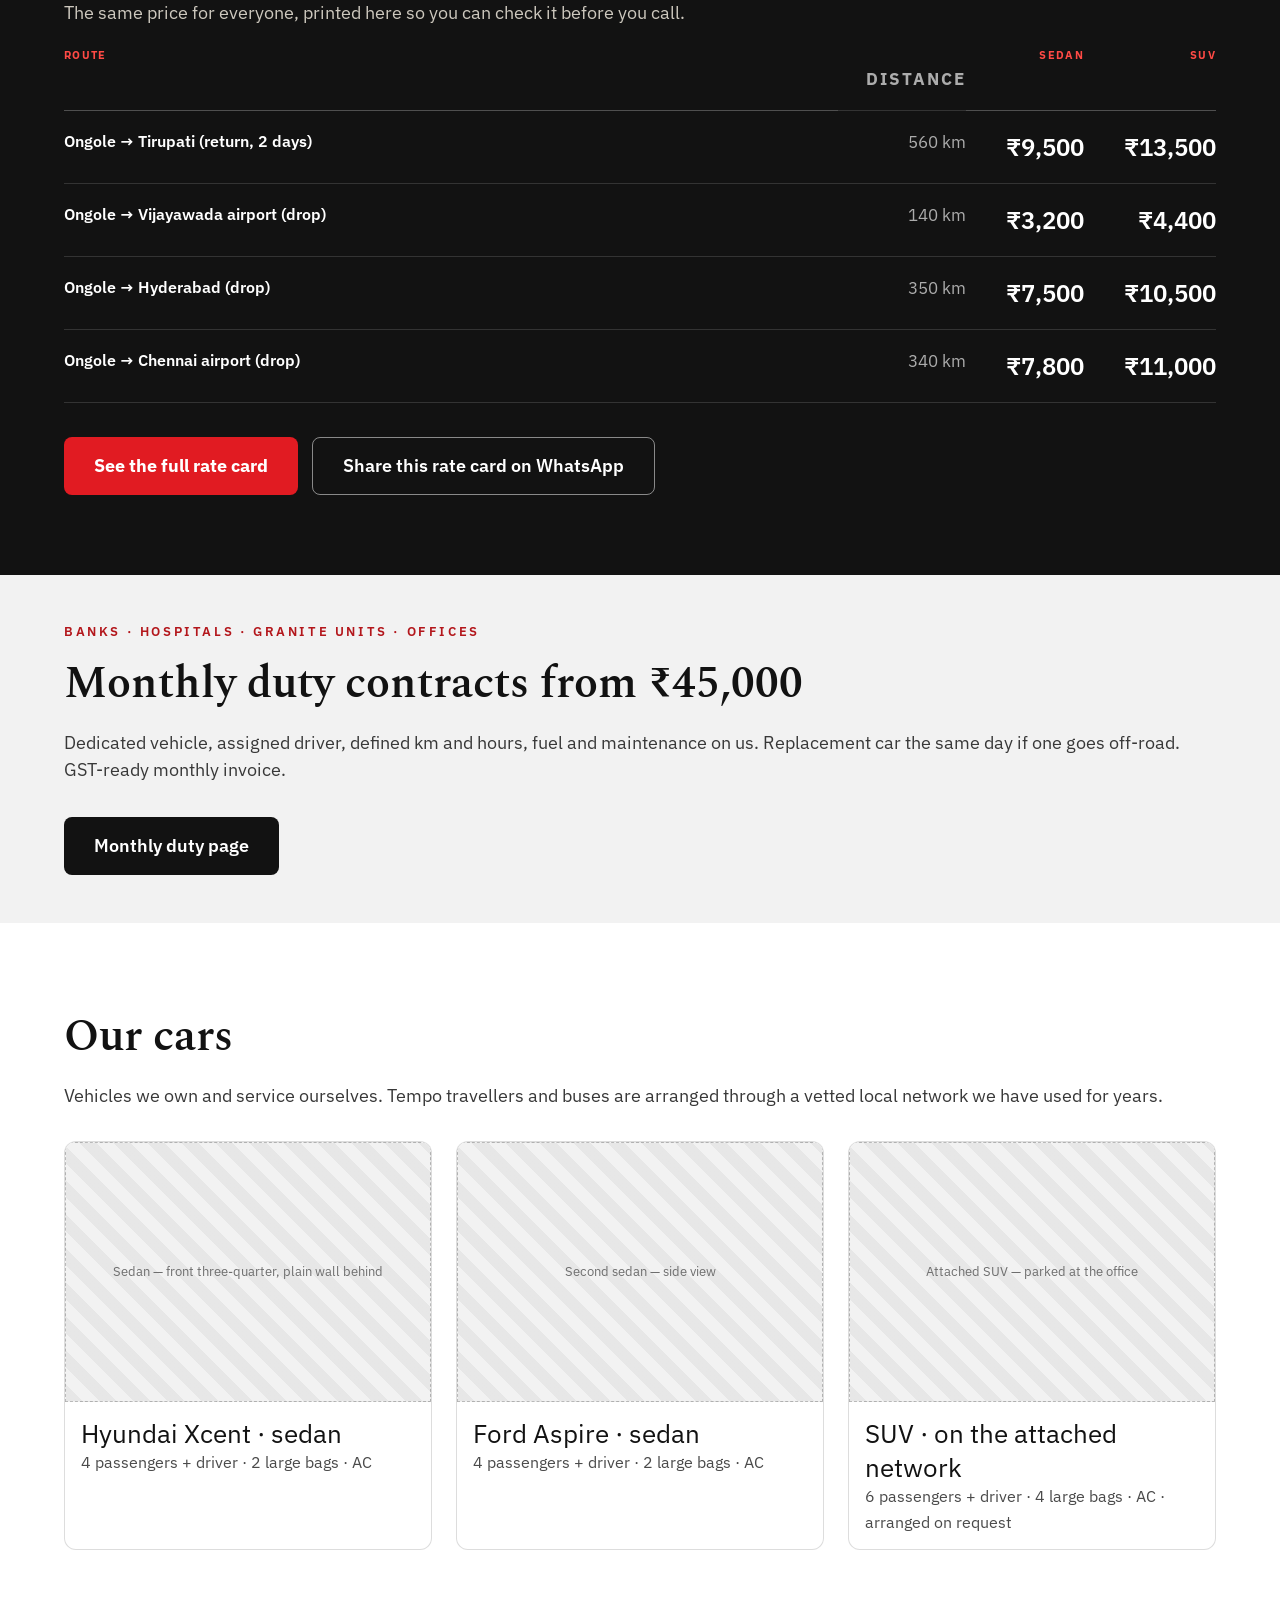
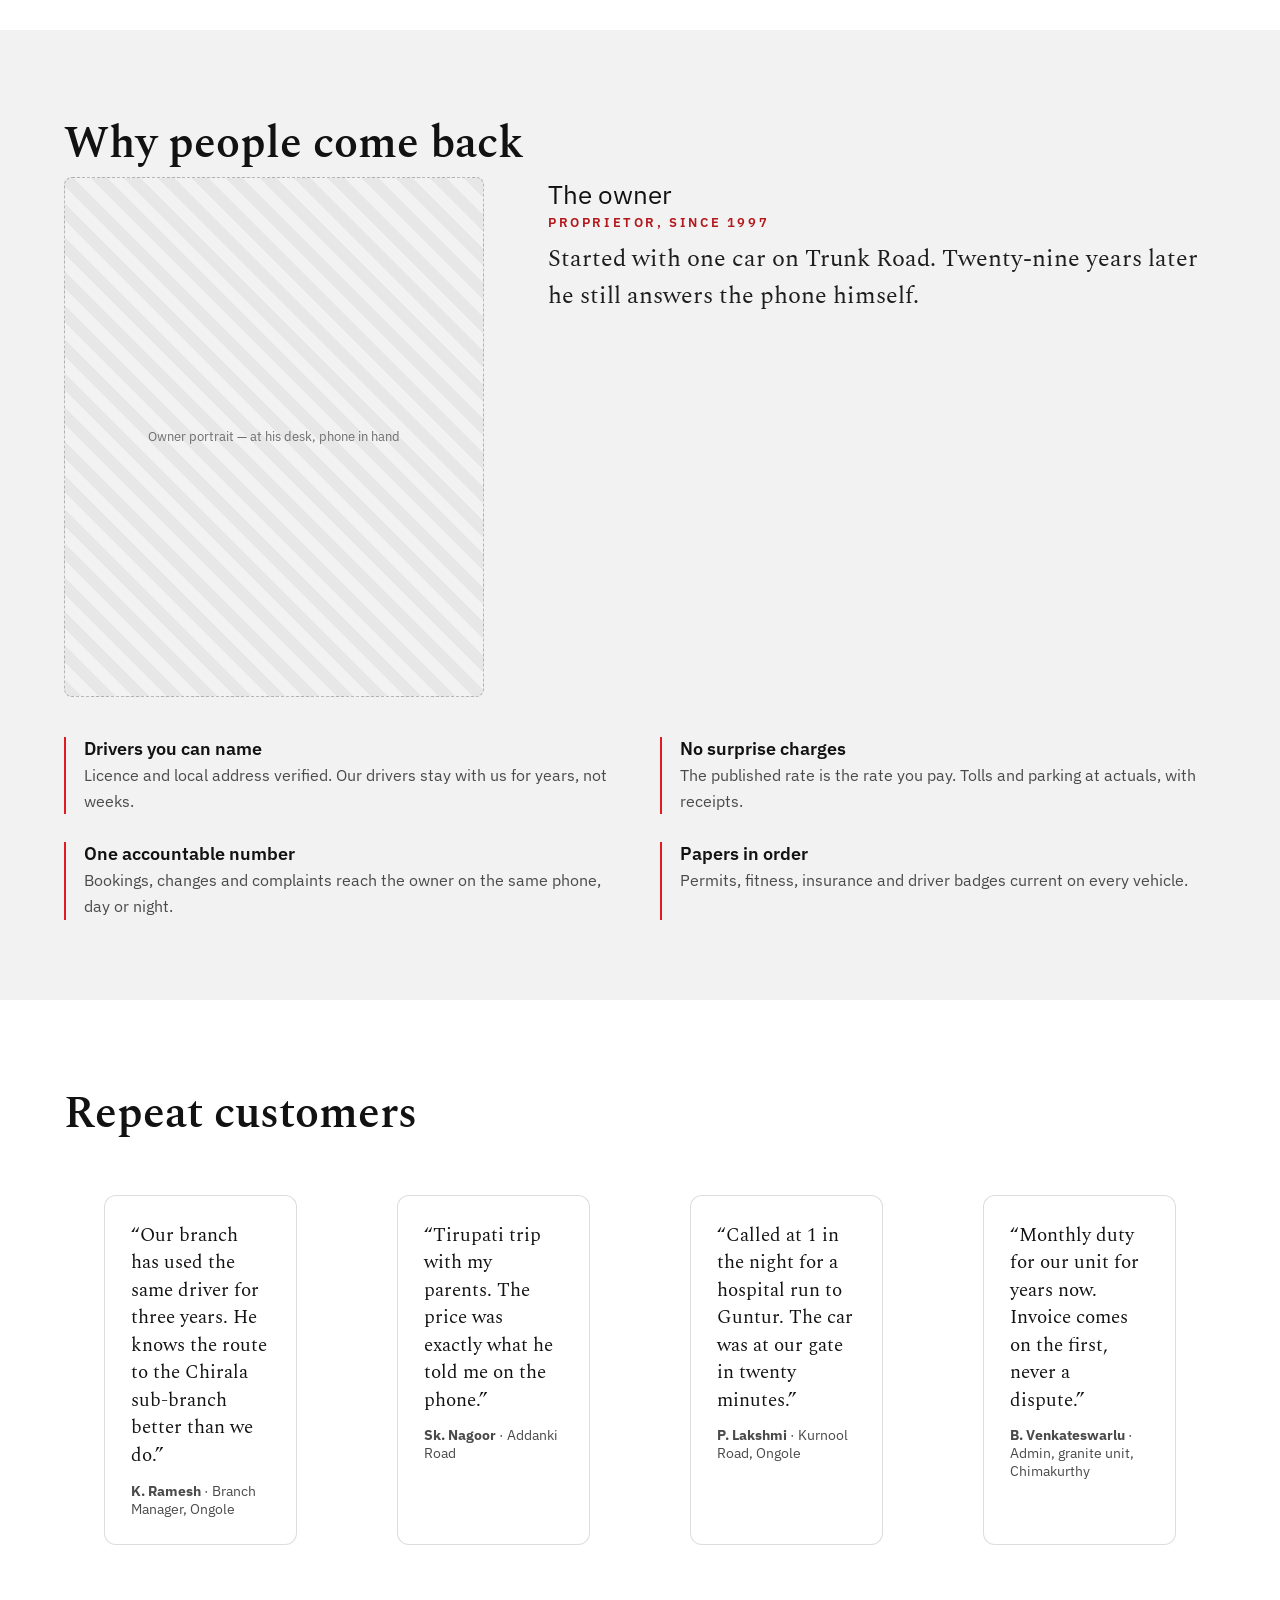
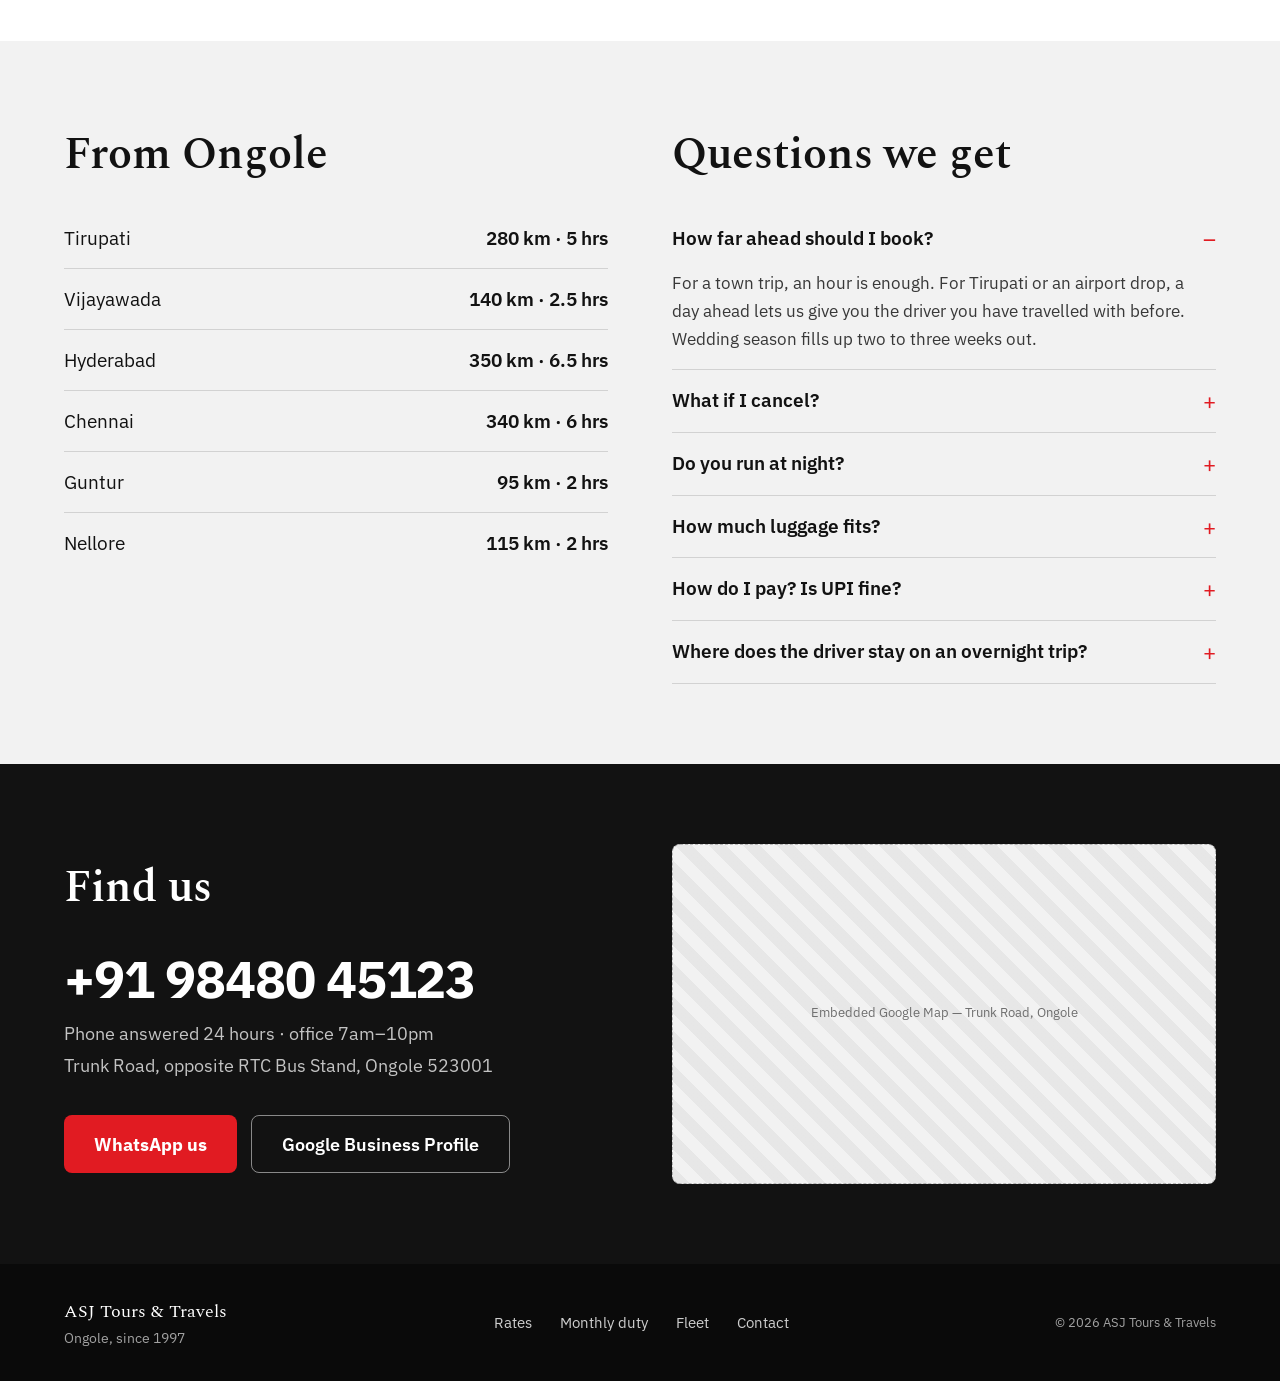
==== commit 93945d09: "style: adopt the business card palette — black, red, white Replaces the brass-and-cream scheme from " ====
--- a/index.html
+++ b/index.html
@@ -128,7 +128,7 @@
       <div class="rate-price">₹11,000</div>
     </div>
     <div class="btn-row">
-      <a class="btn btn-brass" href="rates.html">See the full rate card</a>
+      <a class="btn btn-red" href="rates.html">See the full rate card</a>
       <a class="btn btn-outline" href="#" data-share>Share this rate card on WhatsApp</a>
     </div>
   </section>
@@ -274,7 +274,7 @@
         Trunk Road, opposite RTC Bus Stand, Ongole 523001
       </div>
       <div class="btn-row">
-        <a class="btn btn-brass" href="https://wa.me/919848045123?text=Hello%20ASJ%20Tours%20%26%20Travels">WhatsApp us</a>
+        <a class="btn btn-red" href="https://wa.me/919848045123?text=Hello%20ASJ%20Tours%20%26%20Travels">WhatsApp us</a>
         <a class="btn btn-outline" href="https://maps.google.com">Google Business Profile</a>
       </div>
     </div>
--- a/assets/css/site.css
+++ b/assets/css/site.css
@@ -1,21 +1,33 @@
-/* ASJ Tours & Travels — implements the Claude Design artboards 1a–1e.
+/* ASJ Tours & Travels — layout from the Claude Design artboards 1a–1e,
+   palette from the business card (D12): black, red, white.
    Mobile-first. Desktop layout kicks in at 1000px. */
 
 :root {
   color-scheme: light;
-  --ink: #17130F;
-  --ink-2: #2A231C;
-  --ink-deep: #0E0B09;
-  --brass: #B4883B;
-  --brass-ink: #8C6520;
-  --cream: #E4DED1;
-  --cream-2: #F6F0E4;
-  --paper: #FFFCF6;
-  --body: #3A3026;
-  --muted: #4A3F33;
-  --faint: #6B5C4A;
-  --line: rgba(23, 19, 15, .14);
-  --line-light: rgba(246, 240, 228, .28);
+
+  /* Neutral blacks — the card's ground. Not the old warm brown. */
+  --ink: #121212;
+  --ink-2: #1E1E1E;
+  --ink-deep: #0A0A0A;
+
+  /* Three reds, because one red cannot pass contrast on both grounds.
+     --red        fills and borders. White text on it: 4.8:1
+     --red-deep   red text on white or grey: 6.3:1
+     --red-bright red text on the black ground: 5.7:1  (--red there is only 4.0:1)
+     Never swap them: --red as small text on black fails WCAG AA. */
+  --red: #E11B22;
+  --red-deep: #B3161B;
+  --red-bright: #FF4A45;
+
+  /* Greys replace the old creams. Kept as --cream* so the 40 call sites still read. */
+  --cream: #E3E3E3;
+  --cream-2: #F2F2F2;
+  --paper: #FFFFFF;
+  --body: #383838;
+  --muted: #4A4A4A;
+  --faint: #6E6E6E;
+  --line: rgba(18, 18, 18, .14);
+  --line-light: rgba(255, 255, 255, .26);
   --serif: 'Spectral', Georgia, serif;
   --sans: 'IBM Plex Sans', system-ui, sans-serif;
   --telugu: 'Noto Sans Telugu', 'IBM Plex Sans', sans-serif;
@@ -41,10 +53,10 @@
 html[lang="te"] body { font-family: var(--telugu); }
 html[lang="te"] h1, html[lang="te"] h2, html[lang="te"] h3 { font-family: var(--telugu); }
 
-a { color: var(--brass-ink); text-decoration: none; }
-a:hover { color: var(--brass); }
+a { color: var(--red-deep); text-decoration: none; }
+a:hover { color: var(--red); }
 a:focus-visible, button:focus-visible, input:focus-visible, textarea:focus-visible {
-  outline: 3px solid var(--brass);
+  outline: 3px solid var(--red);
   outline-offset: 2px;
 }
 
@@ -63,10 +75,10 @@
   font-size: 12px;
   letter-spacing: .16em;
   text-transform: uppercase;
-  color: var(--brass-ink);
-  font-weight: 600;
-}
-.on-ink .kicker { color: var(--brass); }
+  color: var(--red-deep);
+  font-weight: 600;
+}
+.on-ink .kicker { color: var(--red-bright); }
 
 .h-section { font-size: 26px; }
 .h-card { font-size: 20px; }
@@ -90,17 +102,17 @@
 }
 .btn-ink { background: var(--ink); color: var(--paper); }
 .btn-ink:hover { background: var(--ink-2); color: var(--paper); }
-.btn-brass { background: var(--brass); color: var(--ink); font-weight: 700; }
-.btn-brass:hover { color: var(--ink); filter: brightness(1.06); }
+.btn-red { background: var(--red); color: var(--paper); font-weight: 700; }
+.btn-red:hover { color: var(--paper); filter: brightness(1.08); }
 .btn-outline { background: var(--paper); color: var(--ink); border: 1.5px solid var(--ink); }
 .btn-outline:hover { color: var(--ink); }
-.on-ink .btn-outline { background: transparent; color: var(--paper); border-color: rgba(246, 240, 228, .5); }
+.on-ink .btn-outline { background: transparent; color: var(--paper); border-color: rgba(255, 255, 255, .5); }
 .btn-row { display: flex; flex-direction: column; gap: 10px; margin-top: 20px; }
 .link-more {
   display: inline-block;
   font-size: 15px;
   font-weight: 600;
-  border-bottom: 1px solid var(--brass);
+  border-bottom: 1px solid var(--red);
   padding-bottom: 2px;
 }
 
@@ -125,7 +137,7 @@
 .brand-sub {
   font-size: 9px;
   letter-spacing: .22em;
-  color: var(--brass);
+  color: var(--red-bright);
   text-transform: uppercase;
 }
 .header-right { display: flex; align-items: center; gap: 8px; }
@@ -135,13 +147,13 @@
   align-items: center;
   min-height: 44px;
   padding: 0 12px;
-  background: var(--brass);
-  color: var(--ink);
+  background: var(--red);
+  color: var(--paper);
   font-weight: 700;
   font-size: 14px;
   border-radius: 6px;
 }
-.header-phone:hover { color: var(--ink); }
+.header-phone:hover { color: var(--paper); }
 
 .lang {
   display: flex;
@@ -160,7 +172,7 @@
   color: var(--cream-2);
 }
 .lang button[data-lang="te"] { font-family: var(--telugu); }
-.lang button[aria-pressed="true"] { background: var(--brass); color: var(--ink); }
+.lang button[aria-pressed="true"] { background: var(--red); color: var(--ink); }
 
 /* ---------- image slots (replace with real photos, see CONTENT.md) ---------- */
 .img-slot {
@@ -173,9 +185,9 @@
   line-height: 1.45;
   color: var(--faint);
   background:
-    repeating-linear-gradient(45deg, rgba(23, 19, 15, .05) 0 12px, transparent 12px 24px),
+    repeating-linear-gradient(45deg, rgba(18, 18, 18, .05) 0 12px, transparent 12px 24px),
     var(--cream-2);
-  border: 1px dashed rgba(23, 19, 15, .25);
+  border: 1px dashed rgba(18, 18, 18, .25);
 }
 .img-slot.rounded { border-radius: 8px; }
 .img-hero { height: 300px; }
@@ -197,7 +209,7 @@
   font-size: 13px;
   font-weight: 600;
 }
-.trust .dot { color: var(--brass); }
+.trust .dot { color: var(--red-bright); }
 
 /* ---------- cards ---------- */
 .card-list { display: flex; flex-direction: column; gap: 12px; margin-top: 18px; }
@@ -221,27 +233,27 @@
   font-size: 11px;
   letter-spacing: .12em;
   text-transform: uppercase;
-  color: var(--brass);
+  color: var(--red-bright);
   font-weight: 700;
   padding-bottom: 8px;
-  border-bottom: 1px solid rgba(246, 240, 228, .28);
+  border-bottom: 1px solid rgba(255, 255, 255, .26);
 }
 .rate-head.num { text-align: right; padding-left: 14px; }
-.rate-route { padding: 14px 0; border-bottom: 1px solid rgba(246, 240, 228, .14); }
+.rate-route { padding: 14px 0; border-bottom: 1px solid rgba(255, 255, 255, .14); }
 .rate-route-name { font-size: 16px; font-weight: 600; line-height: 1.3; }
-.rate-route-km { font-size: 13px; color: rgba(246, 240, 228, .6); margin-top: 3px; }
+.rate-route-km { font-size: 13px; color: rgba(255, 255, 255, .62); margin-top: 3px; }
 .rate-price {
   padding: 14px 0 14px 14px;
   text-align: right;
   font-size: 19px;
   font-weight: 600;
-  border-bottom: 1px solid rgba(246, 240, 228, .14);
+  border-bottom: 1px solid rgba(255, 255, 255, .14);
   white-space: nowrap;
 }
 /* light variant, used on rates.html */
-.rate-light .rate-head { color: var(--brass-ink); border-bottom: 1.5px solid var(--ink); }
+.rate-light .rate-head { color: var(--red-deep); border-bottom: 1.5px solid var(--ink); }
 .rate-light .rate-route,
-.rate-light .rate-price { border-bottom: 1px solid rgba(23, 19, 15, .12); }
+.rate-light .rate-price { border-bottom: 1px solid rgba(18, 18, 18, .12); }
 .rate-light .rate-route-km { color: var(--faint); }
 
 .charges {
@@ -255,7 +267,7 @@
   justify-content: space-between;
   gap: 14px;
   padding: 14px 16px;
-  border-bottom: 1px solid rgba(23, 19, 15, .1);
+  border-bottom: 1px solid rgba(18, 18, 18, .1);
   background: var(--paper);
 }
 .charge-row:last-child { border-bottom: 0; }
@@ -266,18 +278,18 @@
   margin-top: 16px;
   padding: 16px;
   background: var(--cream-2);
-  border-left: 3px solid var(--brass);
+  border-left: 3px solid var(--red);
 }
 .note div { font-size: 15px; line-height: 1.6; color: var(--body); }
 .note div + div { margin-top: 8px; }
-.on-ink .note { background: rgba(246, 240, 228, .06); }
-.on-ink .note div { color: rgba(246, 240, 228, .9); }
+.on-ink .note { background: rgba(255, 255, 255, .06); }
+.on-ink .note div { color: rgba(255, 255, 255, .9); }
 
 /* ---------- why / reliability ---------- */
 .owner { display: flex; gap: 14px; align-items: flex-start; margin-top: 18px; }
 .owner .img-slot { width: 104px; height: 128px; flex: none; }
 .reasons { display: flex; flex-direction: column; gap: 14px; margin-top: 22px; }
-.reason { padding-left: 14px; border-left: 2px solid var(--brass); }
+.reason { padding-left: 14px; border-left: 2px solid var(--red); }
 .reason-title { font-size: 16px; font-weight: 600; }
 .reason-text { font-size: 15px; color: var(--muted); line-height: 1.5; margin-top: 3px; }
 
@@ -324,7 +336,7 @@
   line-height: 1.35;
   font-family: inherit;
 }
-.faq-sign { font-size: 22px; color: var(--brass); font-weight: 400; flex: none; }
+.faq-sign { font-size: 22px; color: var(--red); font-weight: 400; flex: none; }
 .faq-a {
   font-size: 15px;
   line-height: 1.6;
@@ -343,15 +355,15 @@
   font-variant-numeric: tabular-nums;
   letter-spacing: -.01em;
 }
-.big-phone:hover { color: var(--brass); }
-.contact-lines { font-size: 15px; color: rgba(246, 240, 228, .75); margin-top: 6px; line-height: 1.6; }
+.big-phone:hover { color: var(--red); }
+.contact-lines { font-size: 15px; color: rgba(255, 255, 255, .75); margin-top: 6px; line-height: 1.6; }
 
 .site-footer {
   padding: 24px var(--pad) 22px;
   background: var(--ink-deep);
-  color: rgba(246, 240, 228, .6);
-}
-.site-footer a { color: rgba(246, 240, 228, .8); }
+  color: rgba(255, 255, 255, .62);
+}
+.site-footer a { color: rgba(255, 255, 255, .8); }
 .footer-brand { font-family: var(--serif); font-size: 18px; color: var(--paper); }
 .footer-links { display: flex; flex-wrap: wrap; gap: 6px 16px; margin-top: 14px; font-size: 14px; }
 
@@ -363,8 +375,8 @@
   display: grid;
   grid-template-columns: 1fr 1fr;
   gap: 1px;
-  background: rgba(23, 19, 15, .2);
-  border-top: 1px solid rgba(23, 19, 15, .2);
+  background: rgba(18, 18, 18, .2);
+  border-top: 1px solid rgba(18, 18, 18, .2);
 }
 .sticky-bar a {
   display: flex;
@@ -376,13 +388,13 @@
 }
 .sticky-call { background: var(--ink); color: var(--paper); }
 .sticky-call:hover { color: var(--paper); }
-.sticky-wa { background: var(--brass); color: var(--ink); font-weight: 700; }
+.sticky-wa { background: var(--red); color: var(--ink); font-weight: 700; }
 .sticky-wa:hover { color: var(--ink); }
 
 /* ---------- forms (corporate) ---------- */
 .form-box {
   background: var(--cream-2);
-  border: 1px solid rgba(23, 19, 15, .16);
+  border: 1px solid rgba(18, 18, 18, .16);
   border-radius: 12px;
   padding: 24px;
 }
@@ -394,7 +406,7 @@
   font-size: 17px;
   font-family: inherit;
   line-height: 1.5;
-  border: 1.5px solid rgba(23, 19, 15, .3);
+  border: 1.5px solid rgba(18, 18, 18, .3);
   border-radius: 8px;
   background: var(--paper);
   color: var(--ink);
@@ -407,12 +419,12 @@
 
 /* ---------- corporate bands ---------- */
 .band {
-  border: 1px solid rgba(246, 240, 228, .25);
+  border: 1px solid rgba(255, 255, 255, .25);
   border-radius: 12px;
   padding: 26px;
 }
-.band-featured { border: 1.5px solid var(--brass); background: rgba(180, 136, 59, .1); }
-.band-hours { font-size: 18px; color: rgba(246, 240, 228, .8); margin-top: 14px; }
+.band-featured { border: 1.5px solid var(--red); background: rgba(180, 136, 59, .1); }
+.band-hours { font-size: 18px; color: rgba(255, 255, 255, .8); margin-top: 14px; }
 .band-price {
   font-size: 40px;
   font-weight: 700;
@@ -420,17 +432,17 @@
   font-variant-numeric: tabular-nums;
   letter-spacing: -.02em;
 }
-.band-price span { font-size: 19px; font-weight: 600; color: rgba(246, 240, 228, .65); }
-.band-note { font-size: 15px; color: rgba(246, 240, 228, .7); margin-top: 12px; line-height: 1.6; }
+.band-price span { font-size: 19px; font-weight: 600; color: rgba(255, 255, 255, .65); }
+.band-note { font-size: 15px; color: rgba(255, 255, 255, .7); margin-top: 12px; line-height: 1.6; }
 .extras {
   display: flex;
   flex-wrap: wrap;
   gap: 14px 40px;
   margin-top: 28px;
   padding-top: 24px;
-  border-top: 1px solid rgba(246, 240, 228, .2);
+  border-top: 1px solid rgba(255, 255, 255, .2);
   font-size: 16px;
-  color: rgba(246, 240, 228, .85);
+  color: rgba(255, 255, 255, .85);
 }
 
 .tile-grid { display: grid; grid-template-columns: 1fr 1fr; gap: 12px; margin-top: 20px; }
@@ -452,7 +464,7 @@
 .summary-sheet {
   margin-top: 24px;
   background: #fff;
-  border: 1px solid rgba(23, 19, 15, .18);
+  border: 1px solid rgba(18, 18, 18, .18);
   padding: 28px 24px;
   max-width: 1000px;
 }
@@ -468,7 +480,7 @@
 .summary-foot {
   margin-top: 24px;
   padding-top: 20px;
-  border-top: 1px solid rgba(23, 19, 15, .16);
+  border-top: 1px solid rgba(18, 18, 18, .16);
   display: flex;
   flex-wrap: wrap;
   justify-content: space-between;
@@ -493,8 +505,8 @@
   .brand-name { font-size: 28px; }
   .brand-sub { font-size: 11px; letter-spacing: .24em; }
   .site-nav { display: flex; align-items: center; gap: 28px; }
-  .site-nav a { font-size: 15px; color: rgba(246, 240, 228, .85); }
-  .site-nav a:hover { color: var(--brass); }
+  .site-nav a { font-size: 15px; color: rgba(255, 255, 255, .85); }
+  .site-nav a:hover { color: var(--red); }
   .header-right { gap: 24px; }
   .header-phone {
     background: none;
@@ -508,7 +520,7 @@
     align-items: center;
     min-height: 44px;
     padding: 0 20px;
-    background: var(--brass);
+    background: var(--red);
     color: var(--ink);
     font-weight: 700;
     font-size: 15px;
@@ -561,11 +573,11 @@
     padding: 20px 0 20px 28px;
     text-align: right;
     font-size: 17px;
-    color: rgba(246, 240, 228, .65);
-    border-bottom: 1px solid rgba(246, 240, 228, .14);
+    color: rgba(255, 255, 255, .65);
+    border-bottom: 1px solid rgba(255, 255, 255, .14);
     white-space: nowrap;
   }
-  .rate-light .rate-grid .col-km { color: var(--faint); border-bottom: 1px solid rgba(23, 19, 15, .12); }
+  .rate-light .rate-grid .col-km { color: var(--faint); border-bottom: 1px solid rgba(18, 18, 18, .12); }
   .rate-route { padding: 20px 0; font-size: 19px; }
   .rate-route .rate-route-km { display: none; }
   .rate-price { padding: 20px 0 20px 40px; font-size: 24px; }
@@ -610,7 +622,7 @@
   .tile-grid { gap: 16px; }
   .tile { padding: 20px; font-size: 17px; }
   .form-box { padding: 40px; }
-  .summary-sheet { padding: 56px 64px; box-shadow: 0 12px 30px rgba(23, 19, 15, .08); }
+  .summary-sheet { padding: 56px 64px; box-shadow: 0 12px 30px rgba(18, 18, 18, .08); }
   .summary-head { flex-direction: row; align-items: flex-start; justify-content: space-between; gap: 40px; }
   .summary-head .right { text-align: right; }
   .summary-grid { grid-template-columns: 1fr 1fr; gap: 40px; }
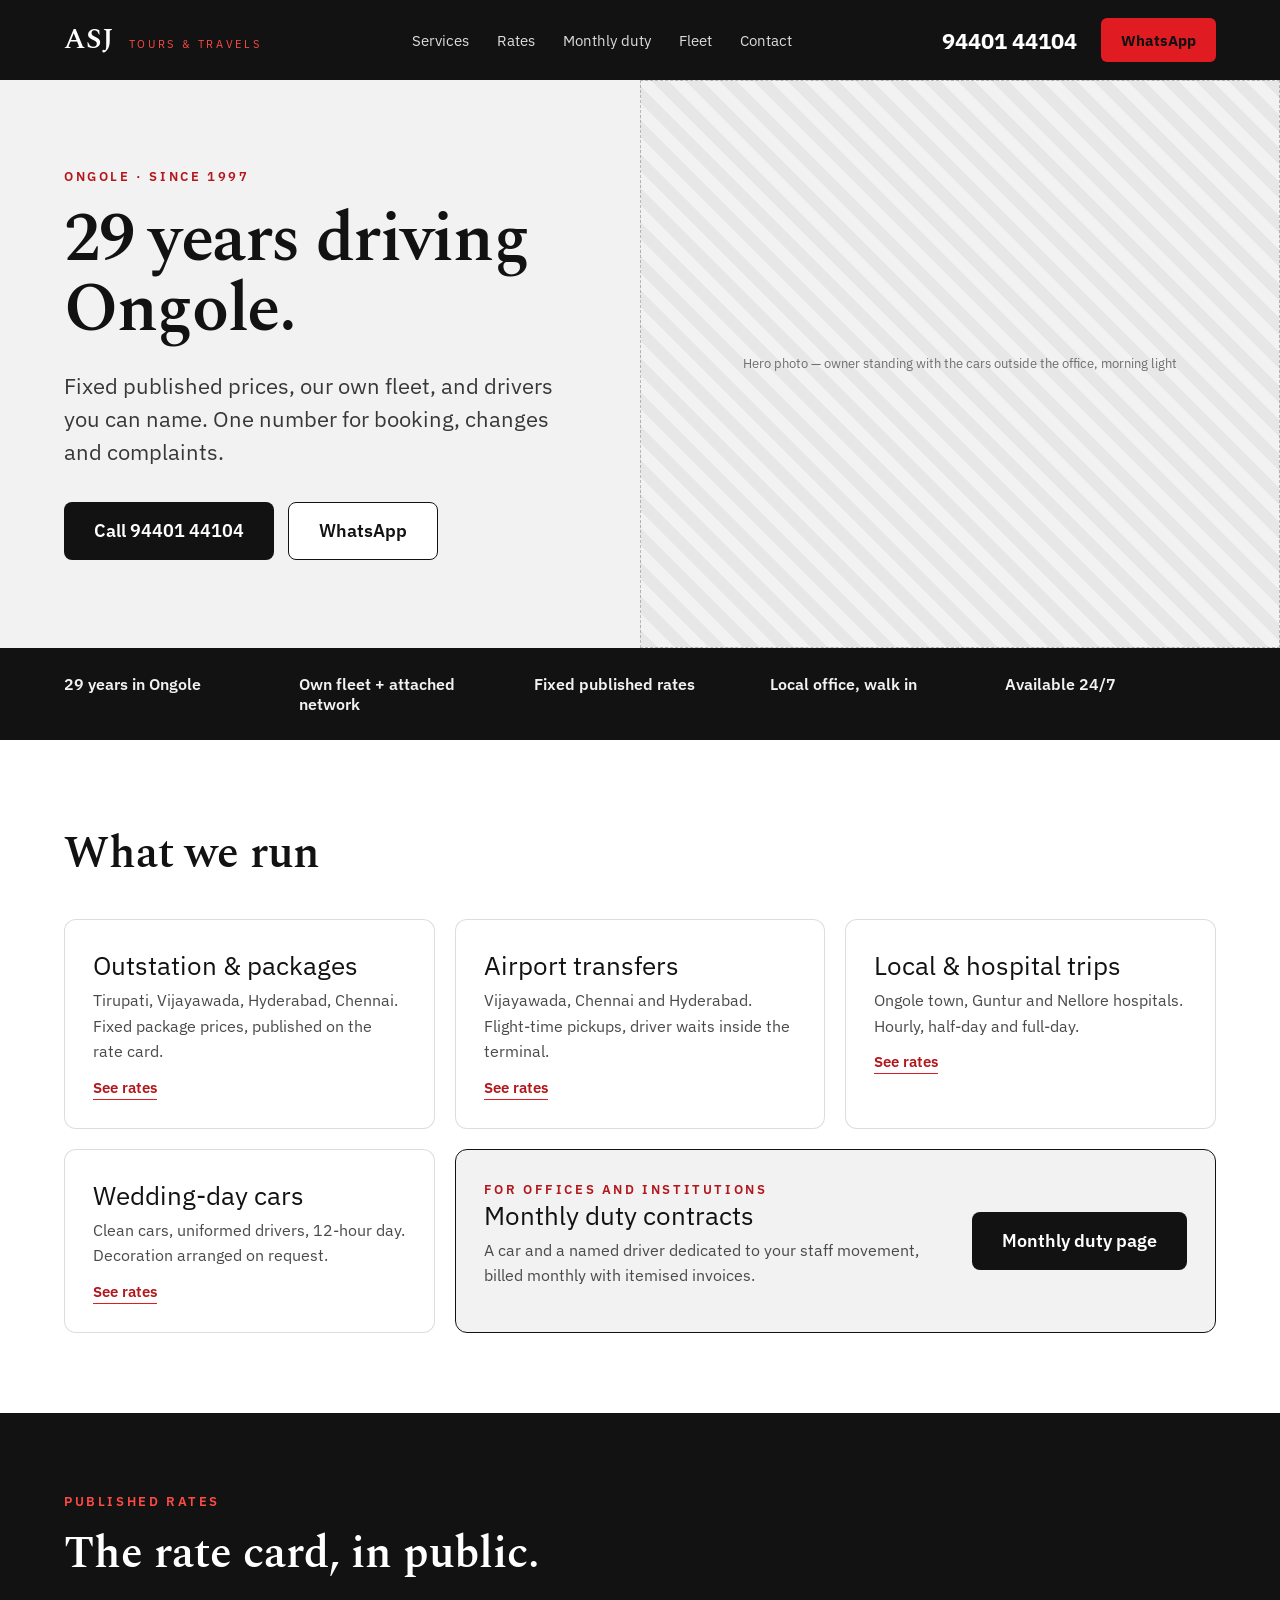
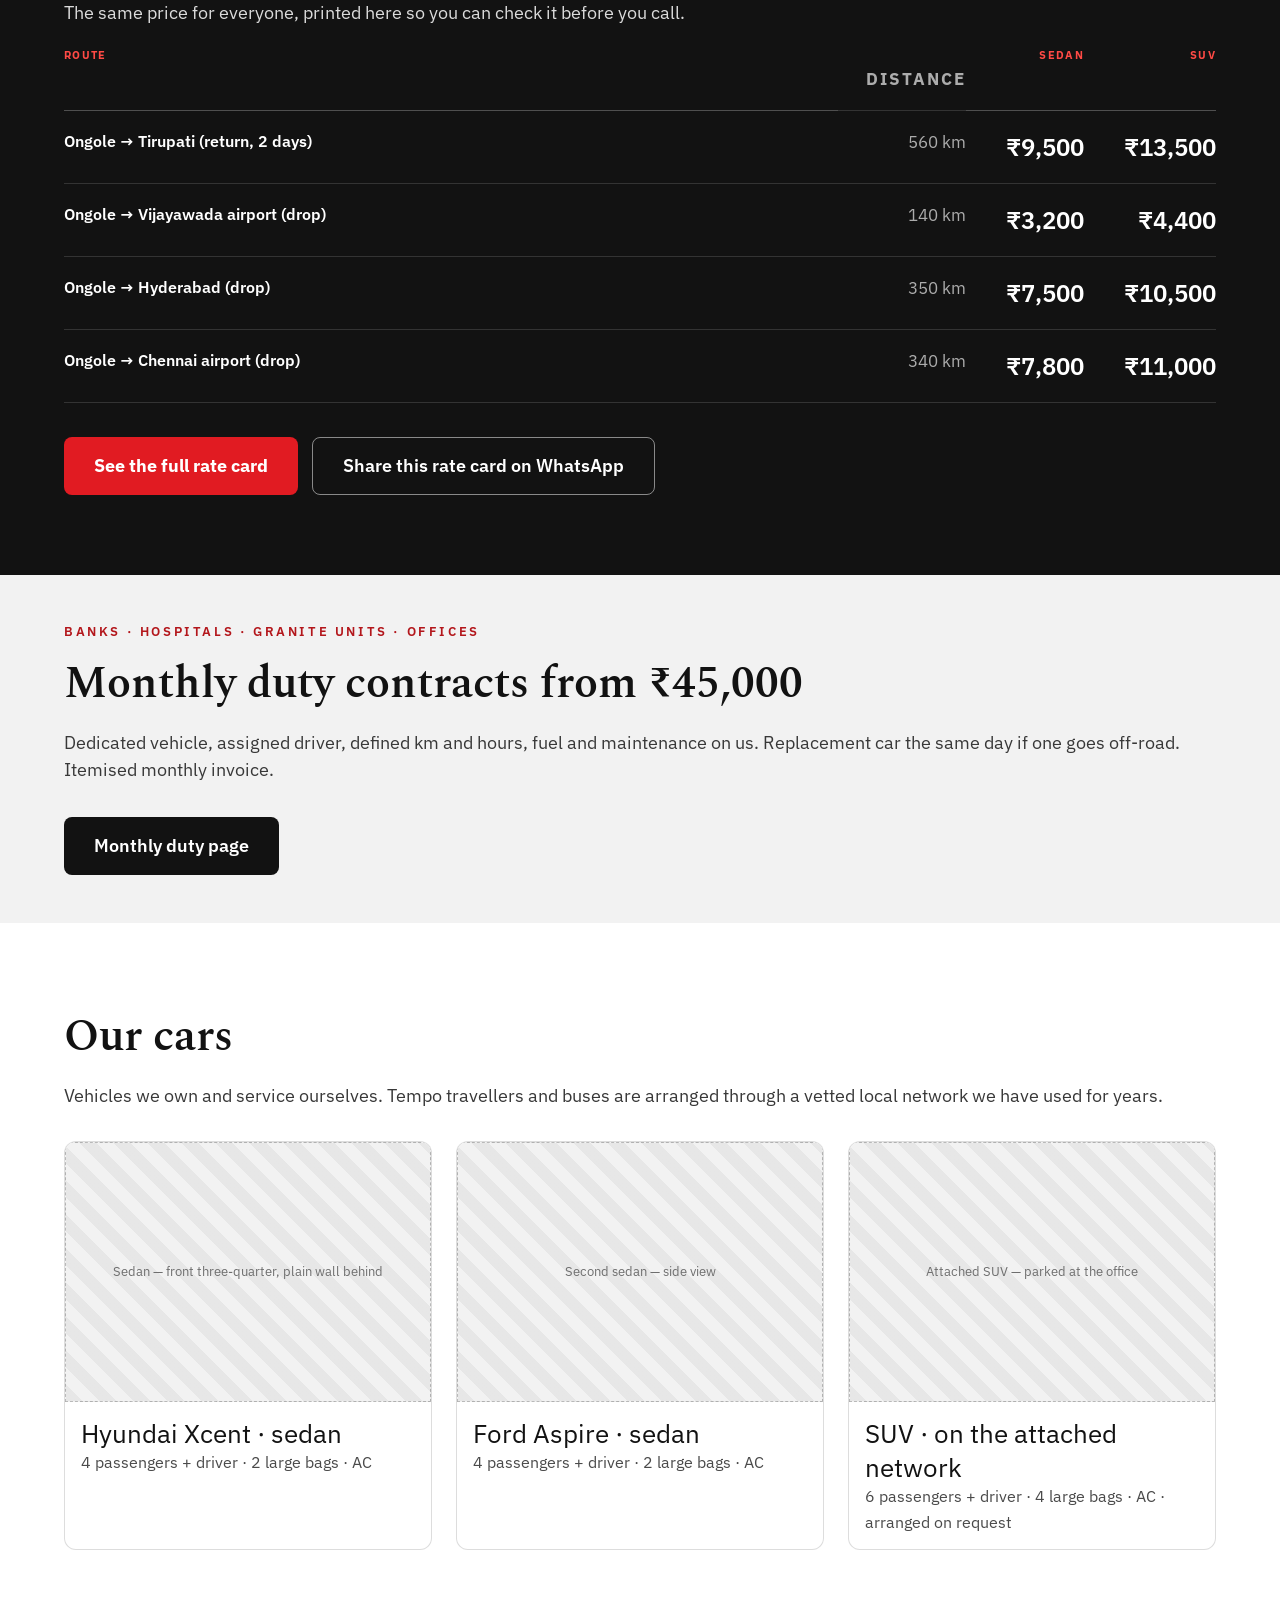
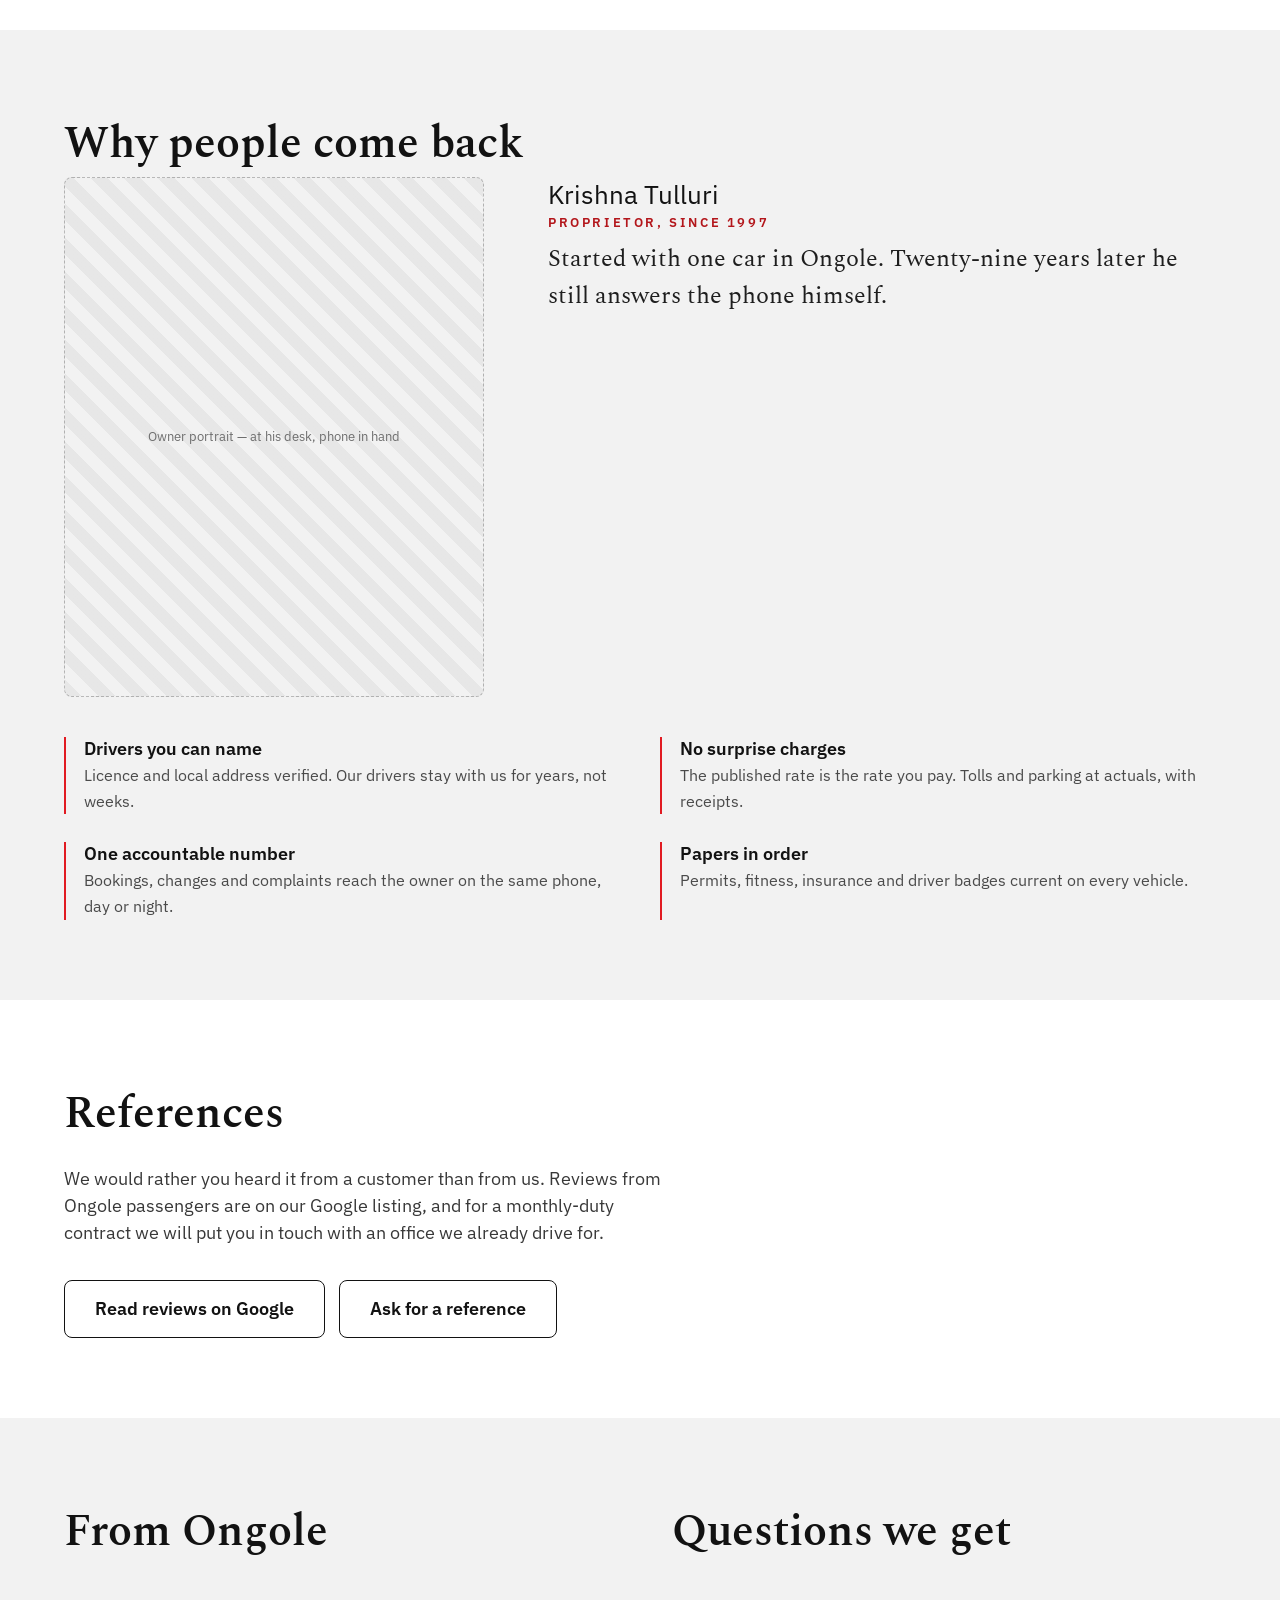
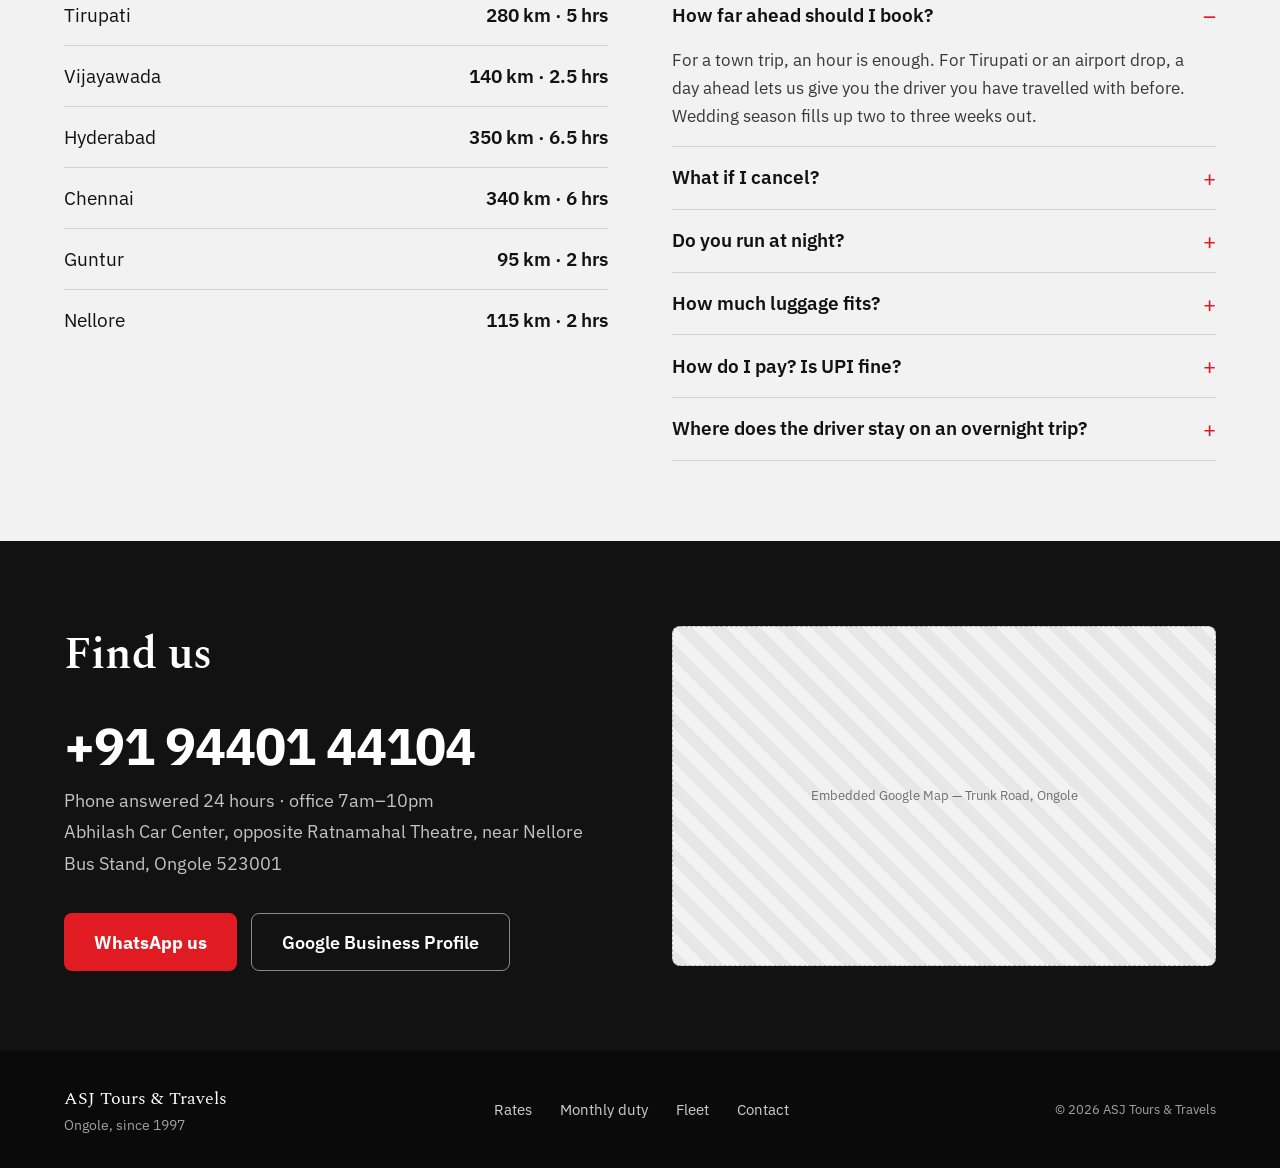
==== commit 6b1ef53b: "feat: real business details + SEO layer Applies the owner's actual contact details from the business" ====
--- a/index.html
+++ b/index.html
@@ -1,21 +1,126 @@
 <!DOCTYPE html>
-<html lang="en">
+<html lang="en-IN">
 <head>
 <meta charset="utf-8">
 <meta name="viewport" content="width=device-width, initial-scale=1">
-<title>ASJ Tours &amp; Travels — cars and drivers in Ongole since 1997</title>
-<meta name="description" content="Ongole car travels: published rates, own fleet, monthly duty contracts for offices. Call +91 98480 45123.">
+<title>ASJ Tours &amp; Travels — Car Rental in Ongole | Tirupati, Vijayawada, Hyderabad</title>
+<meta name="description" content="Car travels in Ongole since 1997. Published fixed rates to Tirupati, Vijayawada airport, Hyderabad and Chennai. Local, hospital and wedding duty. Monthly contracts for offices. Call 94401 44104.">
 <meta name="color-scheme" content="light">
 <!-- TODO(owner): add og:image once a real photo exists (1200x630, under 300 KB). -->
+<link rel="canonical" href="https://jak2.github.io/asj-travels-09-sept/">
+<link rel="icon" href="favicon.svg" type="image/svg+xml">
+<meta name="theme-color" content="#121212">
+<meta property="og:url" content="https://jak2.github.io/asj-travels-09-sept/">
+<meta property="og:site_name" content="ASJ Tours &amp; Travels">
+<meta property="og:locale" content="en_IN">
+<meta name="twitter:card" content="summary_large_image">
 <meta property="og:type" content="website">
 <meta property="og:title" content="ASJ Tours &amp; Travels — cars and drivers in Ongole since 1997">
-<meta property="og:description" content="29 years in Ongole. Published rates, own fleet, drivers you can name. Monthly duty contracts for offices. Call 98480 45123.">
+<meta property="og:description" content="29 years in Ongole. Published rates, own fleet, drivers you can name. Monthly duty contracts for offices. Call 94401 44104.">
 <link rel="preconnect" href="https://fonts.googleapis.com">
 <link rel="preconnect" href="https://fonts.gstatic.com" crossorigin>
 <!-- Telugu family dropped with the language toggle; add it back with the Telugu copy. -->
 <link href="https://fonts.googleapis.com/css2?family=Spectral:wght@400;600;700&family=IBM+Plex+Sans:wght@400;600;700&display=swap" rel="stylesheet">
 <link rel="stylesheet" href="assets/css/site.css">
 <script src="assets/js/site.js" defer></script>
+<script type="application/ld+json">
+{
+  "@context": "https://schema.org",
+  "@type": "TaxiService",
+  "@id": "https://jak2.github.io/asj-travels-09-sept/#business",
+  "name": "ASJ Tours & Travels",
+  "alternateName": "ASJ Tours and Travels Ongole",
+  "description": "Car travels in Ongole since 1997. Published fixed rates for Tirupati, Vijayawada, Hyderabad and Chennai, local and hospital duty, and monthly duty contracts for offices.",
+  "url": "https://jak2.github.io/asj-travels-09-sept/",
+  "telephone": "+919440144104",
+  "email": "krishnatullurijy@gmail.com",
+  "founder": { "@type": "Person", "name": "Krishna Tulluri" },
+  "foundingDate": "1997",
+  "priceRange": "INR 1300 - INR 68000",
+  "currenciesAccepted": "INR",
+  "paymentAccepted": "Cash, UPI, Bank transfer",
+  "address": {
+    "@type": "PostalAddress",
+    "streetAddress": "Abhilash Car Center, opposite Ratnamahal Theatre, near Nellore Bus Stand",
+    "addressLocality": "Ongole",
+    "addressRegion": "Andhra Pradesh",
+    "postalCode": "523001",
+    "addressCountry": "IN"
+  },
+  "openingHoursSpecification": [{
+    "@type": "OpeningHoursSpecification",
+    "dayOfWeek": ["Monday","Tuesday","Wednesday","Thursday","Friday","Saturday","Sunday"],
+    "opens": "07:00", "closes": "22:00"
+  }],
+  "areaServed": [
+    { "@type": "City", "name": "Ongole" },
+    { "@type": "AdministrativeArea", "name": "Prakasam district" },
+    { "@type": "City", "name": "Tirupati" },
+    { "@type": "City", "name": "Vijayawada" },
+    { "@type": "City", "name": "Hyderabad" },
+    { "@type": "City", "name": "Chennai" },
+    { "@type": "City", "name": "Guntur" },
+    { "@type": "City", "name": "Nellore" }
+  ],
+  "sameAs": ["https://asjtourstravels.business.site"]
+}
+</script>
+<script type="application/ld+json">
+{
+  "@context": "https://schema.org",
+  "@type": "FAQPage",
+  "mainEntity": [
+    {
+      "@type": "Question",
+      "name": "How far ahead should I book?",
+      "acceptedAnswer": {
+        "@type": "Answer",
+        "text": "For a town trip, an hour is enough. For Tirupati or an airport drop, a day ahead lets us give you the driver you have travelled with before. Wedding season fills up two to three weeks out."
+      }
+    },
+    {
+      "@type": "Question",
+      "name": "What if I cancel?",
+      "acceptedAnswer": {
+        "@type": "Answer",
+        "text": "Cancel more than six hours before pickup and there is no charge. Inside six hours we ask for ₹500 towards the driver's day. If the car has already started, the running km is charged."
+      }
+    },
+    {
+      "@type": "Question",
+      "name": "Do you run at night?",
+      "acceptedAnswer": {
+        "@type": "Answer",
+        "text": "Yes, the phone is answered 24 hours. Night trips go with a second driver on request for anything beyond 300 km, and there is a ₹200 night-halt charge."
+      }
+    },
+    {
+      "@type": "Question",
+      "name": "How much luggage fits?",
+      "acceptedAnswer": {
+        "@type": "Answer",
+        "text": "A sedan takes two large suitcases and two small bags. The attached SUV takes four large. Tell us the count when booking and we will send the right car instead of squeezing."
+      }
+    },
+    {
+      "@type": "Question",
+      "name": "How do I pay? Is UPI fine?",
+      "acceptedAnswer": {
+        "@type": "Answer",
+        "text": "UPI, cash or bank transfer, on completion. Monthly duty clients are invoiced by the 3rd with duty slips attached, on 15 or 30 day credit."
+      }
+    },
+    {
+      "@type": "Question",
+      "name": "Where does the driver stay on an overnight trip?",
+      "acceptedAnswer": {
+        "@type": "Answer",
+        "text": "We arrange his stay and food ourselves — it is inside the bata. You are never asked to book a room for the driver."
+      }
+    }
+  ]
+}
+</script>
 </head>
 <body>
 
@@ -34,8 +139,8 @@
   <div class="header-right">
     <!-- TODO: Telugu toggle removed until real Telugu copy exists for every section
          and a native speaker has reviewed it (D6). Half-translated is worse than English. -->
-    <a class="header-phone nums" href="tel:+919848045123">98480 45123</a>
-    <a class="header-wa" href="https://wa.me/919848045123?text=Hello%20ASJ">WhatsApp</a>
+    <a class="header-phone nums" href="tel:+919440144104">94401 44104</a>
+    <a class="header-wa" href="https://wa.me/919440144104?text=Hello%20ASJ">WhatsApp</a>
   </div>
 </header>
 
@@ -48,8 +153,8 @@
       <h1 class="hero-head">29 years driving Ongole.</h1>
       <p class="lede">Fixed published prices, our own fleet, and drivers you can name. One number for booking, changes and complaints.</p>
       <div class="btn-row">
-        <a class="btn btn-ink" href="tel:+919848045123">Call 98480 45123</a>
-        <a class="btn btn-outline" href="https://wa.me/919848045123?text=Hello%20ASJ%20Tours%20%26%20Travels%2C%20I%20need%20a%20car">WhatsApp</a>
+        <a class="btn btn-ink" href="tel:+919440144104">Call 94401 44104</a>
+        <a class="btn btn-outline" href="https://wa.me/919440144104?text=Hello%20ASJ%20Tours%20%26%20Travels%2C%20I%20need%20a%20car">WhatsApp</a>
       </div>
     </div>
   </section>
@@ -89,7 +194,7 @@
         <div>
           <div class="kicker">For offices and institutions</div>
           <div class="h-card">Monthly duty contracts</div>
-          <p class="body-text">A car and a named driver dedicated to your staff movement, billed monthly with GST-ready invoices.</p>
+          <p class="body-text">A car and a named driver dedicated to your staff movement, billed monthly with itemised invoices.</p>
         </div>
         <a class="btn btn-ink" href="corporate.html">Monthly duty page</a>
       </div>
@@ -99,7 +204,7 @@
   <section class="wrap on-ink" id="rates">
     <div class="kicker">Published rates</div>
     <h2 class="h-section" style="margin-top:10px">The rate card, in public.</h2>
-    <p class="lede" style="color:rgba(246,240,228,.82)">The same price for everyone, printed here so you can check it before you call.</p>
+    <p class="lede" style="color:rgba(255,255,255,.85)">The same price for everyone, printed here so you can check it before you call.</p>
     <!-- First four routes only. The full card lives on rates.html — keep the two in step. -->
     <div class="rate-grid" style="margin-top:22px">
       <div class="rate-head">Route</div>
@@ -136,7 +241,7 @@
   <section class="wrap-tight on-cream">
     <div class="kicker">Banks · hospitals · granite units · offices</div>
     <h2 class="h-section" style="margin-top:10px">Monthly duty contracts from ₹45,000</h2>
-    <p class="lede">Dedicated vehicle, assigned driver, defined km and hours, fuel and maintenance on us. Replacement car the same day if one goes off-road. GST-ready monthly invoice.</p>
+    <p class="lede">Dedicated vehicle, assigned driver, defined km and hours, fuel and maintenance on us. Replacement car the same day if one goes off-road. Itemised monthly invoice.</p>
     <div class="btn-row"><a class="btn btn-ink" href="corporate.html">Monthly duty page</a></div>
   </section>
 
@@ -173,9 +278,9 @@
     <div class="owner">
       <div class="img-slot rounded">Owner portrait — at his desk, phone in hand</div>
       <div>
-        <div class="h-card">The owner</div>
+        <div class="h-card">Krishna Tulluri</div>
         <div class="kicker" style="margin-top:3px">Proprietor, since 1997</div>
-        <p class="owner-body body-text" style="margin-top:10px">Started with one car on Trunk Road. Twenty-nine years later he still answers the phone himself.</p>
+        <p class="owner-body body-text" style="margin-top:10px">Started with one car in Ongole. Twenty-nine years later he still answers the phone himself.</p>
       </div>
     </div>
     <div class="reasons">
@@ -198,26 +303,14 @@
     </div>
   </section>
 
-  <!-- TODO(owner): replace with real, attributable customers before launch. See CONTENT.md. -->
-  <section class="wrap" id="testimonials">
-    <h2 class="h-section" style="margin-bottom:18px">Repeat customers</h2>
-    <div class="card-list quote-list">
-      <blockquote class="quote">
-        <p>“Our branch has used the same driver for three years. He knows the route to the Chirala sub-branch better than we do.”</p>
-        <cite><strong>K. Ramesh</strong> · Branch Manager, Ongole</cite>
-      </blockquote>
-      <blockquote class="quote">
-        <p>“Tirupati trip with my parents. The price was exactly what he told me on the phone.”</p>
-        <cite><strong>Sk. Nagoor</strong> · Addanki Road</cite>
-      </blockquote>
-      <blockquote class="quote">
-        <p>“Called at 1 in the night for a hospital run to Guntur. The car was at our gate in twenty minutes.”</p>
-        <cite><strong>P. Lakshmi</strong> · Kurnool Road, Ongole</cite>
-      </blockquote>
-      <blockquote class="quote">
-        <p>“Monthly duty for our unit for years now. Invoice comes on the first, never a dispute.”</p>
-        <cite><strong>B. Venkateswarlu</strong> · Admin, granite unit, Chimakurthy</cite>
-      </blockquote>
+  <!-- The four invented testimonials that stood here were deleted 2026-09-10 (C5).
+       Nothing goes back in this slot without a named customer who has agreed to be quoted. -->
+  <section class="wrap" id="references">
+    <h2 class="h-section" style="margin-bottom:18px">References</h2>
+    <p class="lede" style="max-width:56ch">We would rather you heard it from a customer than from us. Reviews from Ongole passengers are on our Google listing, and for a monthly-duty contract we will put you in touch with an office we already drive for.</p>
+    <div class="btn-row">
+      <a class="btn btn-outline" href="https://asjtourstravels.business.site" rel="noopener">Read reviews on Google</a>
+      <a class="btn btn-outline" href="https://wa.me/919440144104?text=Please%20share%20a%20client%20reference">Ask for a reference</a>
     </div>
   </section>
 
@@ -268,14 +361,14 @@
   <section class="wrap on-ink contact" id="contact">
     <div>
       <h2 class="h-section">Find us</h2>
-      <a class="big-phone" href="tel:+919848045123">+91 98480 45123</a>
+      <a class="big-phone" href="tel:+919440144104">+91 94401 44104</a>
       <div class="contact-lines">
         Phone answered 24 hours · office 7am–10pm<br>
-        Trunk Road, opposite RTC Bus Stand, Ongole 523001
+        Abhilash Car Center, opposite Ratnamahal Theatre, near Nellore Bus Stand, Ongole 523001
       </div>
       <div class="btn-row">
-        <a class="btn btn-red" href="https://wa.me/919848045123?text=Hello%20ASJ%20Tours%20%26%20Travels">WhatsApp us</a>
-        <a class="btn btn-outline" href="https://maps.google.com">Google Business Profile</a>
+        <a class="btn btn-red" href="https://wa.me/919440144104?text=Hello%20ASJ%20Tours%20%26%20Travels">WhatsApp us</a>
+        <a class="btn btn-outline" href="https://asjtourstravels.business.site" rel="noopener">Google Business Profile</a>
       </div>
     </div>
     <div class="img-slot img-map rounded">Embedded Google Map — Trunk Road, Ongole</div>
@@ -298,8 +391,8 @@
 </footer>
 
 <div class="sticky-bar">
-  <a class="sticky-call" href="tel:+919848045123">Call</a>
-  <a class="sticky-wa" href="https://wa.me/919848045123?text=Hello%20ASJ">WhatsApp</a>
+  <a class="sticky-call" href="tel:+919440144104">Call</a>
+  <a class="sticky-wa" href="https://wa.me/919440144104?text=Hello%20ASJ">WhatsApp</a>
 </div>
 
 </body>
